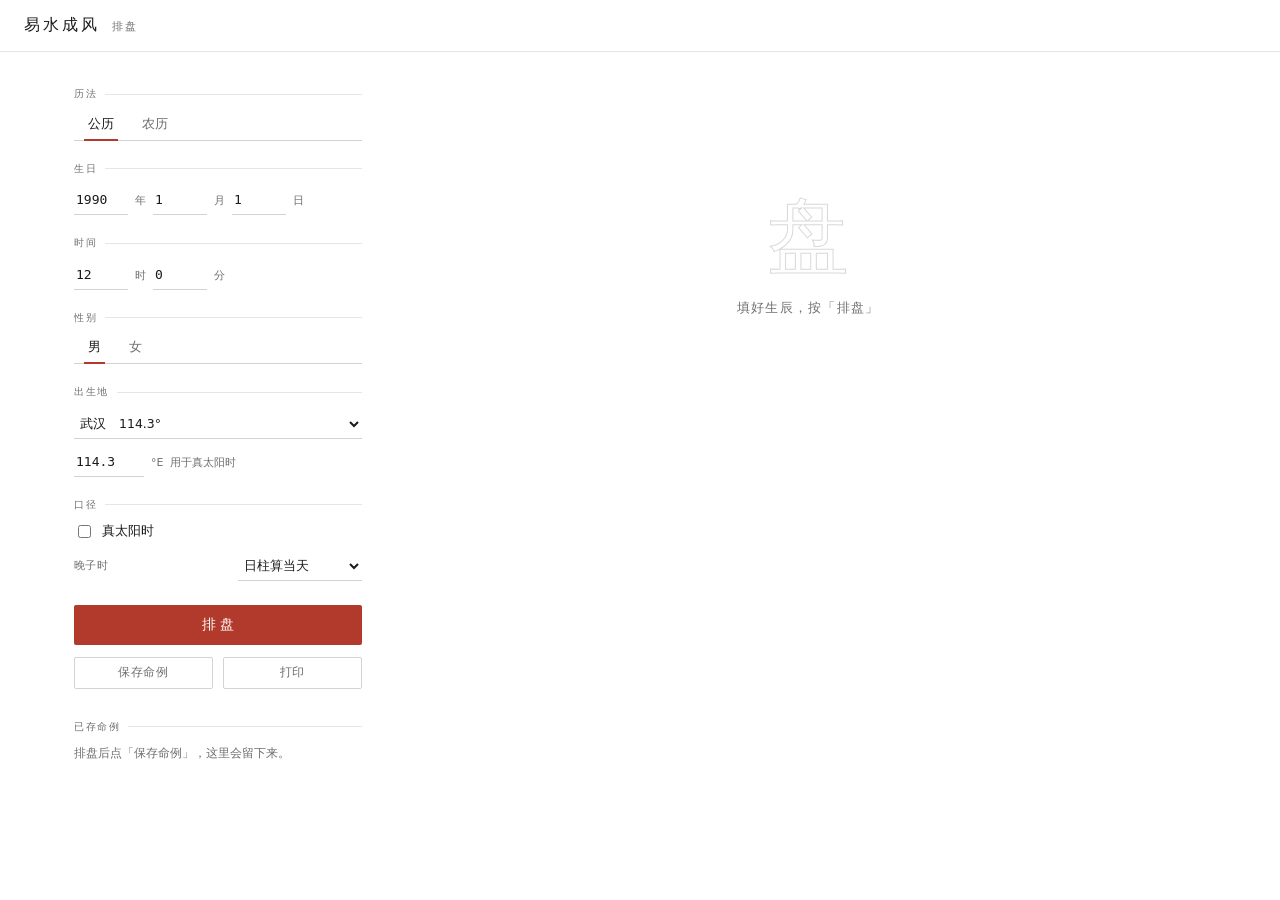
==== index.html @ 9b91d6e1 "排盘 PWA：离线安装版 Co-Authored-By: Claude Code <noreply@anthropic.com>" ====
<!doctype html>
<html lang="zh-CN">
<head>
<meta charset="utf-8">
<meta name="viewport" content="width=device-width,initial-scale=1,viewport-fit=cover">
<meta name="theme-color" content="#ffffff">
<title>易水成风 · 排盘</title>
<link rel="icon" href="./assets/icon-192.png">
<style>
  :root{
    --bg:#ffffff;
    --ink:#1b1b1b;
    --muted:#6f6f6f;
    --line:#e6e6e6;
    --line2:#d3d3d3;
    --wash:#f7f7f5;
    --accent:#b23a2c;
    --accent-deep:#943024;
    --wood:#18794e;
    --fire:#c44b36;
    --earth:#856436;
    --metal:#6e7986;
    --water:#2b6a9e;
    --font-gz:"Songti SC","STSong","Noto Serif SC","SimSun",serif;
    --font-mono:"Cascadia Mono","Consolas","JetBrains Mono","SFMono-Regular",monospace;
    --font-ui:"PingFang SC","Microsoft YaHei",-apple-system,system-ui,sans-serif;
  }
  *{box-sizing:border-box}
  html,body{margin:0;padding:0}
  body{
    background:var(--bg);
    color:var(--ink);
    font:13.5px/1.65 var(--font-ui);
    -webkit-font-smoothing:antialiased;
    -webkit-text-size-adjust:100%;
  }
  ::selection{background:rgba(178,58,44,.18)}
  a{color:inherit}
  .serif{font-family:var(--font-gz)}

  /* ---------- 顶栏 ---------- */
  .top{
    height:52px; padding:0 24px; display:flex; align-items:center; justify-content:space-between;
    border-bottom:1px solid var(--line);
    background:var(--bg);
  }
  .brand{
    font-family:var(--font-gz);
    font-size:16px; letter-spacing:.18em; display:flex; align-items:baseline; gap:12px;
  }
  .brand em{font-style:normal; font-family:var(--font-mono); font-size:10.5px; letter-spacing:.28em; color:var(--muted)}
  .back{
    font-family:var(--font-mono);
    font-size:11px; letter-spacing:.06em; color:var(--muted); text-decoration:none;
    padding:5px 0; border-bottom:1px solid transparent;
  }
  .back:hover{color:var(--ink); border-bottom-color:var(--accent)}

  /* ---------- 布局 ---------- */
  .wrap{
    max-width:1180px; margin:0 auto; padding:34px 24px 80px;
    display:grid; grid-template-columns:288px minmax(0,1fr); gap:48px; align-items:start;
  }
  .rail{position:sticky; top:26px}

  /* ---------- 表单 ---------- */
  .grp{margin-bottom:20px}
  .lab{
    font-family:var(--font-mono);
    font-size:10px; letter-spacing:.16em; color:var(--muted);
    display:flex; align-items:center; gap:8px; margin-bottom:8px;
  }
  .lab::after{content:""; flex:1; height:1px; background:var(--line)}
  .row{display:flex; align-items:baseline; gap:7px; flex-wrap:wrap; color:var(--muted); font-size:11px}
  input[type=number], select{
    height:30px; min-width:0; padding:0 2px;
    background:transparent; color:var(--ink);
    border:0; border-bottom:1px solid var(--line2); border-radius:0;
    font-family:var(--font-mono); font-size:13px; outline:none;
    font-variant-numeric:tabular-nums;
  }
  input[type=number]{width:54px}
  input[type=number]::-webkit-outer-spin-button,
  input[type=number]::-webkit-inner-spin-button{-webkit-appearance:none;margin:0}
  input[type=number]{-moz-appearance:textfield;appearance:textfield}
  input::placeholder{color:#b3b3b3}
  input:focus, select:focus{border-bottom-color:var(--accent)}
  select{width:100%; font-size:12.5px; cursor:pointer; font-family:var(--font-ui)}
  select option{background:#fff; color:var(--ink)}
  input[type=checkbox]{accent-color:var(--accent)}

  .seg{display:flex; border-bottom:1px solid var(--line2)}
  .seg button{
    background:none; border:0; color:var(--muted); font-family:var(--font-ui); font-size:12.5px;
    padding:5px 14px 7px; cursor:pointer; position:relative;
  }
  .seg button:hover{color:var(--ink)}
  .seg button.on{color:var(--ink)}
  .seg button.on::after{content:""; position:absolute; left:10px; right:10px; bottom:-1px; height:2px; background:var(--accent)}

  .opts{display:flex; flex-direction:column; gap:9px}
  .opts label{display:flex; align-items:center; gap:8px; font-size:12.5px; color:var(--ink); cursor:pointer}
  .opts label span.k{color:var(--muted); font-size:10.5px; font-family:var(--font-mono); letter-spacing:.04em}
  .opts select{width:auto; margin-left:auto; min-width:124px}

  .go{
    width:100%; height:40px; margin-top:4px;
    background:var(--accent); color:#fff; border:0; border-radius:2px;
    font:inherit; font-size:13.5px; letter-spacing:.34em; text-indent:.34em; cursor:pointer;
    transition:background .18s ease;
  }
  .go:hover{background:var(--accent-deep)}
  .rail-actions{display:flex; gap:10px; margin-top:12px}
  .ghost{
    flex:1; height:32px; background:none; color:var(--muted); font:inherit; font-size:12px;
    border:1px solid var(--line2); border-radius:2px; cursor:pointer; letter-spacing:.06em;
    transition:color .18s ease, border-color .18s ease;
  }
  .ghost:hover{color:var(--ink); border-color:var(--accent)}

  .saved{margin-top:30px}
  .hrow{
    display:flex; align-items:baseline; gap:8px; padding:8px 0;
    border-top:1px solid var(--line); font-size:12px; cursor:pointer; color:var(--muted);
  }
  .hrow:last-child{border-bottom:1px solid var(--line)}
  .hrow b{font-weight:500; color:var(--ink); font-family:var(--font-gz); letter-spacing:.03em}
  .hrow span{font-family:var(--font-mono); font-size:10px; font-variant-numeric:tabular-nums}
  .hrow i{margin-left:auto; font-style:normal; color:#b9b9b9; padding:0 2px; font-size:11px}
  .hrow i:hover{color:var(--accent)}
  .hrow:hover{background:var(--wash)}
  .empty-hint{font-size:11.5px; color:var(--muted); line-height:1.9}

  /* ---------- 舞台 ---------- */
  .stage{min-width:0}
  .hidden{display:none}

  .empty{margin:110px auto 0; max-width:300px; text-align:center; color:var(--muted)}
  .empty .mark{
    font-family:var(--font-gz); font-size:82px; line-height:1;
    color:transparent; -webkit-text-stroke:1px #d8d8d8; user-select:none;
  }
  .empty p{font-size:12.5px; letter-spacing:.1em; margin:20px 0 0}

  .meta{display:flex; flex-wrap:wrap; gap:5px 28px; font-size:12px; margin-bottom:16px}
  .mi{display:inline-flex; align-items:baseline; gap:7px; white-space:nowrap}
  .mi i{
    font-style:normal; color:var(--muted); font-size:10px; letter-spacing:.1em;
    font-family:var(--font-mono);
  }
  .mi b{font-weight:450; font-variant-numeric:tabular-nums}
  .mi.hl b{color:var(--accent)}

  .chart{
    display:grid; grid-template-columns:76px repeat(4,minmax(0,1fr));
    border:1px solid var(--line2); border-radius:2px;
    background:#fff;
  }
  .ch{
    padding:8px 6px; min-width:0; text-align:center;
    border-bottom:1px solid var(--line);
  }
  .ch.lab{
    text-align:right; color:var(--muted); font-size:10px; letter-spacing:.12em;
    padding-right:12px; border-right:1px solid var(--line); background:#fcfcfa;
    font-family:var(--font-mono);
  }
  .ch.lab .sf{display:none}
  .ch.h{font-size:10px; letter-spacing:.26em; color:var(--muted); padding:7px 6px; background:var(--wash); font-family:var(--font-mono)}
  .ch.h.day{color:var(--accent)}
  .ch.h.day::before{
    content:""; display:inline-block; width:4px; height:4px; background:var(--accent);
    margin-right:7px; vertical-align:2px;
  }
  .ch.dcol{background:#fbfaf7; box-shadow:inset 1px 0 0 var(--line),inset -1px 0 0 var(--line)}
  .ch.big{padding:9px 4px 7px}
  .ch.last{border-bottom:0}

  .gz{
    font-family:var(--font-gz);
    font-size:44px; line-height:1.15; font-weight:600;
  }
  .gz .wx-木{color:var(--wood)} .gz .wx-火{color:var(--fire)} .gz .wx-土{color:var(--earth)}
  .gz .wx-金{color:var(--metal)} .gz .wx-水{color:var(--water)}
  .ss{font-size:11.5px; color:var(--accent); letter-spacing:.03em}
  .sm{font-size:12.5px; color:var(--ink)}
  .tiny{font-size:10.5px; color:var(--muted); line-height:1.6}
  .stack > div{line-height:1.55; white-space:nowrap}

  .aux{display:flex; flex-wrap:wrap; gap:7px 26px; margin:13px 0 26px; font-size:11.5px; color:var(--muted)}
  .aux b{font-weight:450; color:var(--ink); margin-left:7px}

  .block-h{
    display:flex; justify-content:space-between; align-items:baseline;
    margin-bottom:9px; font-size:10px; letter-spacing:.2em; color:var(--muted);
    font-family:var(--font-mono);
  }
  .block-h .hint{font-size:10px; letter-spacing:.02em; color:#9a9a9a}

  .dayun{
    display:grid; grid-auto-flow:column; grid-auto-columns:minmax(74px,1fr);
    overflow-x:auto; border-top:1px solid var(--line2); border-bottom:1px solid var(--line2);
    scrollbar-width:thin;
  }
  .dy{
    position:relative; padding:15px 5px 10px; text-align:center; cursor:pointer;
    border-left:1px solid var(--line);
    transition:background .18s ease;
  }
  .dy:first-child{border-left:0}
  .dy::before{content:""; position:absolute; top:0; left:50%; width:1px; height:6px; background:var(--line2)}
  .dy:hover{background:var(--wash)}
  .dy.active{background:linear-gradient(180deg,rgba(178,58,44,.07),rgba(178,58,44,0) 72%)}
  .dy.active::after{content:""; position:absolute; top:-1px; left:0; right:0; height:2px; background:var(--accent)}
  .dy .age{font-family:var(--font-mono); font-size:9.5px; color:var(--muted); font-variant-numeric:tabular-nums}
  .dy .gz2{font-family:var(--font-gz); font-size:25px; line-height:1.35; margin:1px 0}
  .dy .ss2{font-size:10.5px; color:var(--accent); letter-spacing:.03em}
  .dy .yrs{font-family:var(--font-mono); font-size:9.5px; color:var(--muted); font-variant-numeric:tabular-nums; margin-top:3px}

  .liunian{
    display:grid; grid-auto-flow:column; grid-auto-columns:minmax(60px,1fr);
    overflow-x:auto; border-top:1px solid var(--line2);
  }
  .dayun.ovf,.liunian.ovf,.liuyue.ovf,.liuri.ovf{
    -webkit-mask-image:linear-gradient(90deg,#000 calc(100% - 26px),transparent);
    mask-image:linear-gradient(90deg,#000 calc(100% - 26px),transparent);
  }
  .dayun.ovf.ovf-left,.liunian.ovf.ovf-left,.liuyue.ovf.ovf-left,.liuri.ovf.ovf-left{
    -webkit-mask-image:linear-gradient(90deg,transparent,#000 24px,#000 calc(100% - 26px),transparent);
    mask-image:linear-gradient(90deg,transparent,#000 24px,#000 calc(100% - 26px),transparent);
  }
  .ln{
    padding:9px 4px 8px; text-align:center; border-left:1px solid var(--line); cursor:pointer;
  }
  .ln:first-child{border-left:0}
  .ln:hover{background:var(--wash)}
  .ln .y{font-family:var(--font-mono); font-size:9px; color:var(--muted); font-variant-numeric:tabular-nums}
  .ln .g{font-family:var(--font-gz); font-size:18px; line-height:1.4}
  .ln .s{font-size:9.5px; color:var(--muted)}
  .ln.cur{background:rgba(178,58,44,.06); box-shadow:inset 0 2px 0 var(--accent)}
  .ln.cur .g{color:var(--accent)}
  .ln.sel{background:rgba(178,58,44,.05); box-shadow:inset 0 2px 0 var(--accent)}

  .liuyue,.liuri{
    display:grid; grid-auto-flow:column; overflow-x:auto;
    border-top:1px solid var(--line2);
  }
  .liuyue{grid-auto-columns:minmax(78px,1fr)}
  .liuri{grid-auto-columns:minmax(54px,1fr)}
  .ly,.lr{position:relative; text-align:center; border-left:1px solid var(--line); cursor:pointer}
  .ly:first-child,.lr:first-child{border-left:0}
  .ly{padding:9px 4px 8px}
  .lr{padding:8px 3px 7px}
  .ly:hover,.lr:hover{background:var(--wash)}
  .ly .m{font-family:var(--font-mono); font-size:8.5px; color:var(--muted); letter-spacing:.04em}
  .ly .g{font-family:var(--font-gz); font-size:19px; line-height:1.35}
  .ly .s{font-size:9.5px; color:var(--accent)}
  .ly .d{font-family:var(--font-mono); font-size:8px; color:var(--muted); margin-top:1px}
  .ly.cur .m{color:var(--accent)}
  .ly.sel{background:rgba(178,58,44,.05); box-shadow:inset 0 2px 0 var(--accent)}
  .lr .y{font-family:var(--font-mono); font-size:8.5px; color:var(--muted); font-variant-numeric:tabular-nums}
  .lr .g{font-family:var(--font-gz); font-size:16px; line-height:1.35}
  .lr .s{font-size:9px; color:var(--muted)}
  .lr.cur .y{color:var(--accent); font-weight:600}
  .lr.sel{background:rgba(178,58,44,.05); box-shadow:inset 0 2px 0 var(--accent)}

  .note{margin-top:26px; font-size:10.5px; line-height:1.9; color:var(--muted); max-width:62em}

  /* 一次入场：整块盘面 */
  @keyframes seat{from{opacity:0; transform:translateY(5px)} to{opacity:1; transform:none}}
  #result.enter > .chart, #result.enter > .meta{animation:seat .26s ease-out both}
  #result.enter > .chart{animation-delay:.03s}

  @media (prefers-reduced-motion:reduce){
    *,*::before,*::after{animation:none!important; transition:none!important}
  }
  :focus-visible{outline:2px solid var(--accent); outline-offset:2px}

  /* ---------- 手机 ---------- */
  @media (max-width:880px){
    .wrap{grid-template-columns:1fr; gap:30px; padding:22px 16px 60px}
    .rail{position:static}
    .top{padding:0 16px}
    .gz{font-size:33px}
    .chart{grid-template-columns:52px repeat(4,minmax(0,1fr))}
    .ch.lab{font-size:9px; letter-spacing:.04em; padding-right:7px}
    .ch.lab .lf{display:none}
    .ch.lab .sf{display:inline}
    .ch.h{font-size:9px; letter-spacing:.12em}
    .ch{padding:6px 3px}
    .dayun{grid-auto-columns:minmax(84px,1fr)}
    .meta .mi{white-space:normal}
    .empty{margin-top:60px}
  }
  @media (max-width:420px){
    .gz{font-size:29px}
    input[type=number]{width:50px}
  }

  /* ---------- 打印 ---------- */
  @media print{
    .top,.rail,.note,.empty{display:none!important}
    .wrap{display:block; padding:0; max-width:none}
    .stage{padding-top:8mm}
    .chart{border-color:#999}
    .ch{border-color:#ccc}
    .ch.lab,.ch.dcol{background:none; box-shadow:none}
    .ch.h{background:none}
    .meta,.aux,.block-h,.dy .age,.dy .yrs,.ln .y,.ln .s{color:#333}
    .block-h .hint{display:none}
    .dayun.ovf,.liunian.ovf,.liuyue.ovf,.liuri.ovf,
    .dayun.ovf-left,.liunian.ovf-left,.liuyue.ovf-left,.liuri.ovf-left{-webkit-mask-image:none;mask-image:none}
    .ch.h.lab{border-right:0}
    .liuyue{grid-auto-columns:minmax(0,1fr)}
    .liuri{grid-template-columns:repeat(15,minmax(0,1fr)); grid-auto-flow:row; overflow:visible}
    .ly .g{font-size:15px}
    .lr .g{font-size:13px}
  }
</style>
<meta name="apple-mobile-web-app-capable" content="yes">
<meta name="apple-mobile-web-app-status-bar-style" content="default">
<meta name="apple-mobile-web-app-title" content="排盘">
<meta name="mobile-web-app-capable" content="yes">
<link rel="manifest" href="./manifest.webmanifest">
<link rel="apple-touch-icon" href="./assets/icon-192.png">
</head>
<body>

<header class="top">
  <div class="brand serif">易水成风 <em>排盘</em></div>
</header>

<main class="wrap">
  <aside class="rail">
    <form id="form" autocomplete="off">
      <div class="grp">
        <div class="lab">历法</div>
        <div class="seg" id="calSeg">
          <button type="button" data-v="solar" class="on">公历</button>
          <button type="button" data-v="lunar">农历</button>
        </div>
      </div>

      <div class="grp">
        <div class="lab">生日</div>
        <div class="row">
          <input type="number" id="y" min="1901" max="2099" placeholder="年" aria-label="年">年
          <input type="number" id="m" min="1" max="12" placeholder="月" aria-label="月">月
          <input type="number" id="d" min="1" max="31" placeholder="日" aria-label="日">日
          <label id="leapWrap" style="display:none;color:var(--paper);font-size:11.5px;align-items:center;gap:4px">
            <input type="checkbox" id="leap">闰月
          </label>
        </div>
      </div>

      <div class="grp">
        <div class="lab">时间</div>
        <div class="row">
          <input type="number" id="hh" min="0" max="23" value="12" aria-label="时">时
          <input type="number" id="mm" min="0" max="59" value="0" aria-label="分">分
        </div>
      </div>

      <div class="grp">
        <div class="lab">性别</div>
        <div class="seg" id="sexSeg">
          <button type="button" data-v="1" class="on">男</button>
          <button type="button" data-v="0">女</button>
        </div>
      </div>

      <div class="grp">
        <div class="lab">出生地</div>
        <select id="city" aria-label="城市"></select>
        <div class="row" style="margin-top:8px">
          <input type="number" id="lon" step="0.1" min="73" max="136" value="114.3" style="width:70px" aria-label="经度">°E
          <span style="font-size:10.5px">用于真太阳时</span>
        </div>
      </div>

      <div class="grp">
        <div class="lab">口径</div>
        <div class="opts">
          <label><input type="checkbox" id="tst"> 真太阳时</label>
          <label><span class="k">晚子时</span>
            <select id="sect">
              <option value="2">日柱算当天</option>
              <option value="1">日柱算次日</option>
            </select>
          </label>
        </div>
      </div>

      <button class="go" type="submit">排盘</button>
      <div class="rail-actions">
        <button type="button" class="ghost" id="saveBtn">保存命例</button>
        <button type="button" class="ghost" id="printBtn">打印</button>
      </div>
    </form>

    <div class="saved">
      <div class="lab">已存命例</div>
      <div id="history"></div>
    </div>
  </aside>

  <section class="stage">
    <div id="empty" class="empty">
      <div class="mark serif">盘</div>
      <p>填好生辰，按「排盘」</p>
    </div>

    <div id="result" class="hidden">
      <div class="meta" id="meta"></div>
      <div class="chart" id="chart"></div>
      <div class="aux" id="aux"></div>

      <div class="block-h"><span>大运</span><span class="hint">滑动 · 点一段看这十年</span></div>
      <div class="dayun" id="dayun"></div>

      <div class="block-h" style="margin-top:24px"><span>流年</span><span class="hint" id="lnRange"></span></div>
      <div class="liunian" id="liunian"></div>

      <div class="block-h" style="margin-top:24px"><span>流月</span><span class="hint" id="lyRange"></span></div>
      <div class="liuyue" id="liuyue"></div>

      <div class="block-h" style="margin-top:24px"><span>流日</span><span class="hint" id="lrRange"></span></div>
      <div class="liuri" id="liuri"></div>

      <div class="note">
        神煞按通用排法计算，清娟体系是否采用以法本为准；起运按「三天折一年」常规历法计算，
        体系若另有大运起运约定，需以老师说法为准。流月按节气（立春、惊蛰…）分月，流日为公历日。
      </div>
    </div>
  </section>
</main>

<script src="./vendor/lunar.js"></script>
<script>
(function(){
  'use strict';

  var $ = function(s){ return document.querySelector(s); };

  var GAN = '甲乙丙丁戊己庚辛壬癸';
  var GAN_WX = {甲:'木',乙:'木',丙:'火',丁:'火',戊:'土',己:'土',庚:'金',辛:'金',壬:'水',癸:'水'};
  var ZHI_WX = {子:'水',丑:'土',寅:'木',卯:'木',辰:'土',巳:'火',午:'火',未:'土',申:'金',酉:'金',戌:'土',亥:'水'};
  var GAN_YANG = {甲:1,乙:0,丙:1,丁:0,戊:1,己:0,庚:1,辛:0,壬:1,癸:0};
  var SHENG = {木:'火', 火:'土', 土:'金', 金:'水', 水:'木'};
  var KE    = {木:'土', 土:'水', 水:'火', 火:'金', 金:'木'};

  function shiShen(dayGan, other){
    var dw = GAN_WX[dayGan], ow = GAN_WX[other];
    if(!ow) return '';
    var same = GAN_YANG[dayGan] === GAN_YANG[other];
    if(dw === ow) return same ? '比肩' : '劫财';
    if(SHENG[dw] === ow) return same ? '食神' : '伤官';
    if(KE[dw] === ow) return same ? '偏财' : '正财';
    if(KE[ow] === dw) return same ? '七杀' : '正官';
    if(SHENG[ow] === dw) return same ? '偏印' : '正印';
    return '';
  }

  // 通用神煞（参考，是否采用以法本为准）
  var TIANYI  = {甲:'丑未',戊:'丑未',庚:'丑未',乙:'子申',己:'子申',丙:'亥酉',丁:'亥酉',壬:'卯巳',癸:'卯巳',辛:'寅午'};
  var WENCHANG= {甲:'巳',乙:'午',丙:'申',戊:'申',丁:'酉',己:'酉',庚:'亥',辛:'子',壬:'寅',癸:'卯'};
  var TAOJI   = {甲:'子午',乙:'子午',丙:'卯酉',丁:'卯酉',戊:'辰戌丑未',己:'辰戌丑未',庚:'寅亥',辛:'寅亥',壬:'巳申',癸:'巳申'};
  var FUXING  = {甲:'寅子',丙:'寅子',乙:'卯丑',癸:'卯丑',戊:'申',己:'申',丁:'亥',辛:'亥',庚:'午'};
  var GUOYIN  = {甲:'戌',乙:'亥',丙:'丑',丁:'寅',戊:'丑',己:'寅',庚:'辰',辛:'巳',壬:'未',癸:'申'};
  var YIMA    = {申:'寅',子:'寅',辰:'寅',寅:'申',午:'申',戌:'申',巳:'亥',酉:'亥',丑:'亥',亥:'巳',卯:'巳',未:'巳'};
  var TAOHUA  = {申:'酉',子:'酉',辰:'酉',寅:'卯',午:'卯',戌:'卯',巳:'午',酉:'午',丑:'午',亥:'子',卯:'子',未:'子'};
  var HUAGAI  = {申:'辰',子:'辰',辰:'辰',寅:'戌',午:'戌',戌:'戌',巳:'丑',酉:'丑',丑:'丑',亥:'未',卯:'未',未:'未'};

  function shenShaFor(zhi, gans, yearZhi, dayZhi){
    var out = [];
    function hit(map){
      return gans.some(function(g){ return (map[g] || '').indexOf(zhi) >= 0; });
    }
    if(hit(TIANYI)) out.push('天乙贵人');
    if(hit(WENCHANG)) out.push('文昌');
    if(hit(TAOJI)) out.push('太极贵人');
    if(hit(FUXING)) out.push('福星贵人');
    if(hit(GUOYIN)) out.push('国印贵人');
    if(YIMA[yearZhi] === zhi || YIMA[dayZhi] === zhi) out.push('驿马');
    if(TAOHUA[yearZhi] === zhi || TAOHUA[dayZhi] === zhi) out.push('桃花');
    if(HUAGAI[yearZhi] === zhi || HUAGAI[dayZhi] === zhi) out.push('华盖');
    return out;
  }

  // ---- 流月 / 流日 ----
  var MONTH_ZHI = ['寅','卯','辰','巳','午','未','申','酉','戌','亥','子','丑'];
  var MONTH_CN  = ['正月','二月','三月','四月','五月','六月','七月','八月','九月','十月','冬月','腊月'];
  var JIE_NAMES = ['立春','惊蛰','清明','立夏','芒种','小暑','立秋','白露','寒露','立冬','大雪','小寒'];
  var WUHU = {甲:'丙',己:'丙',乙:'戊',庚:'戊',丙:'庚',辛:'庚',丁:'壬',壬:'壬',戊:'甲',癸:'甲'};

  function jieQiSolar(year, name){
    var t = Solar.fromYmd(year, 6, 1).getLunar().getJieQiTable();
    return t[name] || null;
  }

  function buildLiuYue(year, yearGan){
    var gi = GAN.indexOf(WUHU[yearGan]);
    var arr = [];
    for(var i = 0; i < 12; i++){
      var jieYear = i === 11 ? year + 1 : year;
      var js = jieQiSolar(jieYear, JIE_NAMES[i]);
      var start = js ? new Date(js.getYear(), js.getMonth() - 1, js.getDay()) : null;
      arr.push({
        idx: i, label: MONTH_CN[i], zhi: MONTH_ZHI[i],
        gan: GAN.charAt((gi + i) % 10), gz: GAN.charAt((gi + i) % 10) + MONTH_ZHI[i],
        jie: JIE_NAMES[i], solar: js, start: start, end: null
      });
    }
    for(var i = 0; i < 12; i++){
      if(i < 11){
        arr[i].end = arr[i + 1].start;
      } else {
        var lc = jieQiSolar(year + 1, '立春');
        arr[i].end = lc ? new Date(lc.getYear(), lc.getMonth() - 1, lc.getDay()) : null;
      }
    }
    return arr;
  }

  function buildLiuRi(m){
    var list = [];
    if(!m.start || !m.end) return list;
    var d = new Date(m.start.getTime());
    while(d < m.end){
      var l = Solar.fromYmd(d.getFullYear(), d.getMonth() + 1, d.getDate()).getLunar();
      list.push({
        dt: new Date(d.getTime()),
        md: pad(d.getMonth() + 1) + '-' + pad(d.getDate()),
        gz: l.getDayInGanZhi(),
        gan: l.getDayGan()
      });
      d.setDate(d.getDate() + 1);
    }
    return list;
  }

  var CITIES = [
    ['北京',116.4],['上海',121.5],['广州',113.3],['深圳',114.1],['武汉',114.3],
    ['成都',104.1],['重庆',106.5],['西安',108.9],['杭州',120.2],['南京',118.8],
    ['天津',117.2],['长沙',113.0],['郑州',113.6],['济南',117.0],['合肥',117.3],
    ['福州',119.3],['厦门',118.1],['南昌',115.9],['太原',112.5],['石家庄',114.5],
    ['沈阳',123.4],['长春',125.3],['哈尔滨',126.6],['昆明',102.8],['贵阳',106.6],
    ['南宁',108.4],['海口',110.3],['兰州',103.8],['西宁',101.8],['银川',106.2],
    ['乌鲁木齐',87.6],['拉萨',91.1],['呼和浩特',111.7],['香港',114.2],['澳门',113.5],['台北',121.5]
  ];

  var state = { cal:'solar', sex:1 };
  var lastOut = null;

  (function initCities(){
    var sel = $('#city');
    CITIES.forEach(function(c){
      var o = document.createElement('option');
      o.value = String(c[1]); o.textContent = c[0] + '　' + c[1] + '°';
      sel.appendChild(o);
    });
    var o = document.createElement('option');
    o.value = ''; o.textContent = '手动输入经度';
    sel.appendChild(o);
    sel.value = '114.3';
    sel.addEventListener('change', function(){
      if(sel.value) $('#lon').value = sel.value;
      else $('#lon').focus();
    });
  })();

  function bindSeg(sel, onPick){
    var box = $(sel);
    box.addEventListener('click', function(e){
      var b = e.target.closest('button');
      if(!b) return;
      Array.prototype.forEach.call(box.querySelectorAll('button'), function(x){ x.classList.toggle('on', x === b); });
      onPick(b.getAttribute('data-v'));
    });
  }
  bindSeg('#calSeg', function(v){
    state.cal = v;
    $('#leapWrap').style.display = v === 'lunar' ? 'inline-flex' : 'none';
  });
  bindSeg('#sexSeg', function(v){ state.sex = +v; });

  function pad(n){ return (n < 10 ? '0' : '') + n; }

  function eqTimeMinutes(dt){
    var start = new Date(dt.getFullYear(), 0, 1);
    var N = Math.floor((dt.getTime() - start.getTime()) / 86400000) + 1;
    var B = 2 * Math.PI * (N - 81) / 364;
    return 9.87 * Math.sin(2 * B) - 7.53 * Math.cos(B) - 1.5 * Math.sin(B);
  }

  function readInputs(){
    var y = +$('#y').value, m = +$('#m').value, d = +$('#d').value;
    var hh = $('#hh').value === '' ? 0 : +$('#hh').value;
    var mm = $('#mm').value === '' ? 0 : +$('#mm').value;
    if(!y || !m || !d) throw new Error('请填写完整的出生年月日');
    if(y < 1901 || y > 2099) throw new Error('年份支持 1901–2099');
    if(m < 1 || m > 12) throw new Error('月份不对');
    if(d < 1 || d > 31) throw new Error('日期不对');
    if(hh < 0 || hh > 23 || mm < 0 || mm > 59) throw new Error('时间不对');
    return { y:y, m:m, d:d, hh:hh, mm:mm, leap:$('#leap').checked, lon:+$('#lon').value || 120 };
  }

  function toSolar(inp){
    if(state.cal === 'lunar'){
      var lunar = Lunar.fromYmdHms(inp.y, inp.leap ? -inp.m : inp.m, inp.d, inp.hh, inp.mm, 0);
      return lunar.getSolar();
    }
    return Solar.fromYmdHms(inp.y, inp.m, inp.d, inp.hh, inp.mm, 0);
  }

  function fmtSolar(s){
    var wk = ['日','一','二','三','四','五','六'][s.getWeek()];
    return s.getYear() + '年' + s.getMonth() + '月' + s.getDay() + '日 ' +
           pad(s.getHour()) + ':' + pad(s.getMinute()) + ' 周' + wk;
  }

  function calc(){
    var inp = readInputs();
    var baseSolar = toSolar(inp);

    var tstInfo = null;
    var solar = baseSolar;
    if($('#tst').checked){
      var dt = new Date(baseSolar.getYear(), baseSolar.getMonth() - 1, baseSolar.getDay(),
                        baseSolar.getHour(), baseSolar.getMinute(), baseSolar.getSecond());
      var lonDiff = 4 * (inp.lon - 120);
      var eot = eqTimeMinutes(dt);
      var total = lonDiff + eot;
      var dt2 = new Date(dt.getTime() + total * 60000);
      solar = Solar.fromYmdHms(dt2.getFullYear(), dt2.getMonth() + 1, dt2.getDate(),
                               dt2.getHours(), dt2.getMinutes(), dt2.getSeconds());
      tstInfo = { offset: total, lonDiff: lonDiff, eot: eot, dt: dt2 };
    }

    var lunar = solar.getLunar();
    var ec = lunar.getEightChar();
    ec.setSect(+$('#sect').value);

    var dayGan = ec.getDayGan();
    var yearGan = ec.getYearGan();
    var yearZhi = ec.getYearZhi();
    var dayZhi = ec.getDayZhi();

    var pillars = [
      { name:'年柱', gan:ec.getYearGan(),  zhi:ec.getYearZhi(),  hide:ec.getYearHideGan(),  hideSS:ec.getYearShiShenZhi(),  ss:ec.getYearShiShenGan(),  diShi:ec.getYearDiShi(),  naYin:ec.getYearNaYin(),  xunKong:ec.getYearXunKong() },
      { name:'月柱', gan:ec.getMonthGan(), zhi:ec.getMonthZhi(), hide:ec.getMonthHideGan(), hideSS:ec.getMonthShiShenZhi(), ss:ec.getMonthShiShenGan(), diShi:ec.getMonthDiShi(), naYin:ec.getMonthNaYin(), xunKong:ec.getMonthXunKong() },
      { name:'日柱', gan:ec.getDayGan(),   zhi:ec.getDayZhi(),   hide:ec.getDayHideGan(),   hideSS:ec.getDayShiShenZhi(),   ss:(state.sex ? '元男' : '元女'), diShi:ec.getDayDiShi(), naYin:ec.getDayNaYin(), xunKong:ec.getDayXunKong() },
      { name:'时柱', gan:ec.getTimeGan(),  zhi:ec.getTimeZhi(),  hide:ec.getTimeHideGan(),  hideSS:ec.getTimeShiShenZhi(),  ss:ec.getTimeShiShenGan(),  diShi:ec.getTimeDiShi(),  naYin:ec.getTimeNaYin(),  xunKong:ec.getTimeXunKong() }
    ];

    var yun = ec.getYun(state.sex);
    var daYun = yun.getDaYun();
    var dyList = [];
    for(var i = 1; i < daYun.length; i++){
      var dy = daYun[i];
      var gz = dy.getGanZhi();
      if(!gz) continue;
      dyList.push({
        ganZhi: gz,
        gan: gz.charAt(0),
        startAge: dy.getStartAge(),
        endAge: dy.getEndAge(),
        startYear: dy.getStartYear(),
        endYear: dy.getEndYear(),
        ss: shiShen(dayGan, gz.charAt(0)),
        liuNian: dy.getLiuNian().map(function(ln){
          var g = ln.getGanZhi();
          return { year: ln.getYear(), ganZhi: g, age: ln.getAge(), ss: shiShen(dayGan, g.charAt(0)) };
        })
      });
    }

    var prevJQ = lunar.getPrevJieQi(true);
    var nextJQ = lunar.getNextJieQi(true);
    var jqText = '';
    if(prevJQ && nextJQ){
      jqText = prevJQ.getName() + ' ' + prevJQ.getSolar().toYmd() + ' － ' +
               nextJQ.getName() + ' ' + nextJQ.getSolar().toYmd();
    }

    var out = {
      inp: inp, solarBase: baseSolar, solar: solar, lunar: lunar, ec: ec, pillars: pillars,
      dayGan: dayGan, yearGan: yearGan, yearZhi: yearZhi, dayZhi: dayZhi,
      yun: yun, dyList: dyList, tstInfo: tstInfo, jqText: jqText
    };
    render(out);
    return out;
  }

  function centerIn(box, sel){
    if(!box) return;
    var cur = box.querySelector(sel);
    if(!cur) return;
    var b = box.getBoundingClientRect();
    var c = cur.getBoundingClientRect();
    var rel = (c.left - b.left) + box.scrollLeft;
    box.scrollLeft = Math.max(0, rel - (box.clientWidth - c.width) / 2);
  }

  function markOverflow(){
    ['#dayun', '#liunian', '#liuyue', '#liuri'].forEach(function(sel){
      var el = $(sel);
      if(!el) return;
      var over = el.scrollWidth > el.clientWidth + 2;
      el.classList.toggle('ovf', over);
      el.classList.toggle('ovf-left', over && el.scrollLeft > 4);
      if(!el.dataset.sb){
        el.dataset.sb = '1';
        el.addEventListener('scroll', markOverflow, { passive:true });
      }
    });
  }

  function gzColor(ch){
    return 'wx-' + (GAN_WX[ch] || ZHI_WX[ch] || '');
  }

  function render(out){
    lastOut = out;
    var ec = out.ec, pillars = out.pillars;

    // 概要
    var meta = [];
    function mi(k, v, hl){ return '<span class="mi' + (hl ? ' hl' : '') + '"><i>' + k + '</i><b>' + v + '</b></span>'; }
    meta.push(mi('公历', fmtSolar(out.solarBase), true));
    meta.push(mi('农历', out.lunar.toString() + ' · 属' + out.lunar.getYearShengXiao() + ' · ' + out.solarBase.getXingZuo() + '座'));
    if(out.tstInfo){
      meta.push(mi('真太阳时', out.tstInfo.dt.getFullYear() + '-' + pad(out.tstInfo.dt.getMonth()+1) + '-' + pad(out.tstInfo.dt.getDate()) + ' ' +
        pad(out.tstInfo.dt.getHours()) + ':' + pad(out.tstInfo.dt.getMinutes()) +
        '（经度差 ' + (out.tstInfo.lonDiff >= 0 ? '+' : '') + out.tstInfo.lonDiff.toFixed(1) +
        '，均时差 ' + (out.tstInfo.eot >= 0 ? '+' : '') + out.tstInfo.eot.toFixed(1) + ' 分）'));
    }
    if(out.jqText) meta.push(mi('节气', out.jqText));
    var sy = out.yun.getStartYear(), sm = out.yun.getStartMonth(), sd = out.yun.getStartDay();
    var firstDy = out.dyList[0];
    meta.push(mi('起运', '出生后 ' + sy + ' 年 ' + sm + ' 月 ' + sd + ' 天' +
      (firstDy ? ' · 虚岁 ' + firstDy.startAge + ' 岁 · ' + firstDy.startYear + ' 年交运' : '')));
    meta.push(mi('日主', out.dayGan + '（' + GAN_WX[out.dayGan] + '）'));
    $('#meta').innerHTML = meta.join('');

    // 四柱
    var rows = [
      { lab:'主星', cls:'ss', get:function(p){ return p.ss; } },
      { lab:'天干', cls:'gz big', get:function(p){ return '<span class="' + gzColor(p.gan) + '">' + p.gan + '</span>'; } },
      { lab:'地支', cls:'gz big', get:function(p){ return '<span class="' + gzColor(p.zhi) + '">' + p.zhi + '</span>'; } },
      { lab:'藏干', cls:'sm stack', get:function(p){ return p.hide.map(function(h){ return '<div>' + h + '</div>'; }).join(''); } },
      { lab:'藏干十神', short:'十神', cls:'tiny stack', get:function(p){ return p.hideSS.map(function(h){ return '<div>' + h + '</div>'; }).join(''); } },
      { lab:'星运', cls:'sm', get:function(p){ return p.diShi; } },
      { lab:'纳音', cls:'sm', get:function(p){ return p.naYin; } },
      { lab:'空亡', cls:'sm', get:function(p){ return p.xunKong; } },
      { lab:'神煞', cls:'tiny', get:function(p){
          var list = shenShaFor(p.zhi, [out.yearGan, out.dayGan], out.yearZhi, out.dayZhi);
          return list.length ? list.join('·') : '—';
        } }
    ];

    var html = '<div class="ch h lab"></div>';
    pillars.forEach(function(p, i){
      html += '<div class="ch h' + (i === 2 ? ' day' : '') + '">' + p.name + '</div>';
    });
    rows.forEach(function(r, ri){
      var last = ri === rows.length - 1 ? ' last' : '';
      var labHtml = r.short ? '<span class="lf">' + r.lab + '</span><span class="sf">' + r.short + '</span>' : r.lab;
      html += '<div class="ch lab' + last + '">' + labHtml + '</div>';
      pillars.forEach(function(p, i){
        html += '<div class="ch ' + r.cls + (i === 2 ? ' dcol' : '') + last + '">' + r.get(p) + '</div>';
      });
    });
    $('#chart').innerHTML = html;

    // 辅助
    var aux = [
      ['命宫', ec.getMingGong() + '（' + ec.getMingGongNaYin() + '）'],
      ['胎元', ec.getTaiYuan() + '（' + ec.getTaiYuanNaYin() + '）'],
      ['身宫', ec.getShenGong() + '（' + ec.getShenGongNaYin() + '）'],
      ['胎息', ec.getTaiXi() + '（' + ec.getTaiXiNaYin() + '）'],
      ['旬空', '年 ' + ec.getYearXunKong() + ' · 月 ' + ec.getMonthXunKong() + ' · 日 ' + ec.getDayXunKong() + ' · 时 ' + ec.getTimeXunKong()]
    ];
    $('#aux').innerHTML = aux.map(function(a){ return '<span>' + a[0] + '<b>' + a[1] + '</b></span>'; }).join('');

    // 大运
    var now = new Date();
    var nowYear = now.getFullYear();
    var curIdx = 0;
    out.dyList.forEach(function(d, i){
      if(nowYear >= d.startYear && nowYear <= d.endYear) curIdx = i;
    });

    var selYear = null;
    var selMonthIdx = 0;
    var selDayIdx = 0;
    var curMonths = [];
    var curDays = [];
    var curLn = null;

    function inRange(dt, m){
      return m && m.start && m.end && dt >= m.start && dt < m.end;
    }
    function sameDay(a, b){
      return a.getFullYear() === b.getFullYear() && a.getMonth() === b.getMonth() && a.getDate() === b.getDate();
    }

    function renderDayun(){
      $('#dayun').innerHTML = out.dyList.map(function(d, i){
        return '<div class="dy' + (i === curIdx ? ' active' : '') + '" data-i="' + i + '" role="button" tabindex="0">' +
          '<div class="age">' + d.startAge + '–' + d.endAge + ' 岁</div>' +
          '<div class="gz2">' + d.ganZhi + '</div>' +
          '<div class="ss2">' + d.ss + '</div>' +
          '<div class="yrs">' + d.startYear + '–' + d.endYear + '</div>' +
        '</div>';
      }).join('');
      renderLiunian(out.dyList[curIdx], true);
      centerIn($('#dayun'), '.active');
    }

    function renderLiunian(d, reset){
      if(!d) return;
      $('#lnRange').textContent = d.ganZhi + '运 · ' + d.startYear + '－' + d.endYear;
      var valid = d.liuNian.some(function(x){ return x.year === selYear; });
      if(reset || !valid){
        var cur = d.liuNian.filter(function(x){ return x.year === nowYear; })[0];
        selYear = (cur || d.liuNian[0]).year;
      }
      $('#liunian').innerHTML = d.liuNian.map(function(ln){
        var cls = 'ln';
        if(ln.year === nowYear) cls += ' cur';
        if(ln.year === selYear) cls += ' sel';
        return '<div class="' + cls + '" data-year="' + ln.year + '">' +
          '<div class="y">' + ln.year + ' · ' + ln.age + '岁</div>' +
          '<div class="g">' + ln.ganZhi + '</div>' +
          '<div class="s">' + ln.ss + '</div>' +
        '</div>';
      }).join('');
      centerIn($('#liunian'), '.sel');
      var selLn = d.liuNian.filter(function(x){ return x.year === selYear; })[0];
      renderLiuyue(selLn);
    }

    function renderLiuyue(ln){
      if(!ln) return;
      curLn = ln;
      curMonths = buildLiuYue(ln.year, ln.ganZhi.charAt(0));
      selMonthIdx = 0;
      if(ln.year === nowYear){
        for(var i = 0; i < curMonths.length; i++){
          if(inRange(now, curMonths[i])){ selMonthIdx = i; break; }
        }
      }
      paintLiuyue();
    }

    function paintLiuyue(){
      if(!curLn) return;
      var curM = -1;
      if(curLn.year === nowYear){
        curMonths.forEach(function(m, i){ if(inRange(now, m)) curM = i; });
      }
      $('#lyRange').textContent = curLn.year + ' ' + curLn.ganZhi + '年 · 按节分月';
      $('#liuyue').innerHTML = curMonths.map(function(m, i){
        var cls = 'ly';
        if(i === curM) cls += ' cur';
        if(i === selMonthIdx) cls += ' sel';
        var md = '';
        if(m.solar){
          md = (m.solar.getYear() !== curLn.year ? m.solar.getYear() + '-' : '') +
               pad(m.solar.getMonth()) + '-' + pad(m.solar.getDay());
        }
        return '<div class="' + cls + '" data-mi="' + i + '">' +
          '<div class="m">' + m.label + '</div>' +
          '<div class="g">' + m.gz + '</div>' +
          '<div class="s">' + shiShen(out.dayGan, m.gan) + '</div>' +
          '<div class="d">' + m.jie + (md ? ' ' + md : '') + '</div>' +
        '</div>';
      }).join('');
      centerIn($('#liuyue'), '.sel');
      renderLiuri(curMonths[selMonthIdx]);
      requestAnimationFrame(markOverflow);
    }

    function renderLiuri(m){
      if(!m) return;
      curDays = buildLiuRi(m);
      selDayIdx = 0;
      curDays.forEach(function(d, i){ if(sameDay(d.dt, now)) selDayIdx = i; });
      paintLiuri(m, curDays);
    }

    function paintLiuri(m, days){
      days = days || curDays;
      $('#lrRange').textContent = m.label + ' ' + m.gz + '月 · ' +
        (m.start ? (pad(m.start.getMonth() + 1) + '-' + pad(m.start.getDate())) : '') + ' 起 · ' + days.length + ' 天';
      $('#liuri').innerHTML = days.map(function(d, i){
        var cls = 'lr';
        if(sameDay(d.dt, now)) cls += ' cur';
        if(i === selDayIdx) cls += ' sel';
        return '<div class="' + cls + '" data-di="' + i + '">' +
          '<div class="y">' + d.md + '</div>' +
          '<div class="g">' + d.gz + '</div>' +
          '<div class="s">' + shiShen(out.dayGan, d.gan) + '</div>' +
        '</div>';
      }).join('');
      centerIn($('#liuri'), '.sel');
      requestAnimationFrame(markOverflow);
    }

    $('#liunian').onclick = function(e){
      var el = e.target.closest('.ln');
      if(!el) return;
      selYear = +el.getAttribute('data-year');
      renderLiunian(out.dyList[curIdx]);
    };
    $('#liuyue').onclick = function(e){
      var el = e.target.closest('.ly');
      if(!el) return;
      selMonthIdx = +el.getAttribute('data-mi');
      paintLiuyue();
    };
    $('#liuri').onclick = function(e){
      var el = e.target.closest('.lr');
      if(!el) return;
      selDayIdx = +el.getAttribute('data-di');
      paintLiuri(curMonths[selMonthIdx], curDays);
    };

    function pick(e){
      var el = e.target.closest('.dy');
      if(!el) return;
      curIdx = +el.getAttribute('data-i');
      renderDayun();
    }
    $('#dayun').onclick = pick;
    $('#dayun').onkeydown = function(e){
      if(e.key === 'Enter' || e.key === ' '){ e.preventDefault(); pick(e); }
    };

    renderDayun();
    requestAnimationFrame(markOverflow);

    $('#empty').classList.add('hidden');
    var res = $('#result');
    res.classList.remove('hidden');
    res.classList.remove('enter');
    void res.offsetWidth;
    res.classList.add('enter');

    requestAnimationFrame(function(){
      centerIn($('#dayun'), '.active');
      centerIn($('#liunian'), '.sel');
      centerIn($('#liuyue'), '.sel');
      centerIn($('#liuri'), '.sel');
      markOverflow();
      if(window.matchMedia('(max-width:880px)').matches){
        var reduce = window.matchMedia('(prefers-reduced-motion:reduce)').matches;
        $('#meta').scrollIntoView({ behavior: reduce ? 'auto' : 'smooth', block: 'start' });
      }
    });

    saveLastInputs();
  }

  // ---- 保存 ----
  var HKEY = 'paipan_history_v1', LKEY = 'paipan_last_v1';

  function readForm(){
    return {
      cal:state.cal, sex:state.sex,
      y:$('#y').value, m:$('#m').value, d:$('#d').value,
      hh:$('#hh').value, mm:$('#mm').value,
      leap:$('#leap').checked, lon:$('#lon').value,
      tst:$('#tst').checked, sect:$('#sect').value
    };
  }

  function applyForm(v){
    state.cal = v.cal; state.sex = v.sex;
    Array.prototype.forEach.call($('#calSeg').querySelectorAll('button'), function(b){ b.classList.toggle('on', b.getAttribute('data-v') === v.cal); });
    Array.prototype.forEach.call($('#sexSeg').querySelectorAll('button'), function(b){ b.classList.toggle('on', +b.getAttribute('data-v') === v.sex); });
    $('#leapWrap').style.display = v.cal === 'lunar' ? 'inline-flex' : 'none';
    $('#y').value = v.y; $('#m').value = v.m; $('#d').value = v.d;
    $('#hh').value = v.hh; $('#mm').value = v.mm;
    $('#leap').checked = !!v.leap;
    $('#lon').value = v.lon;
    $('#tst').checked = !!v.tst;
    $('#sect').value = v.sect;
  }

  function saveLastInputs(){
    try{ localStorage.setItem(LKEY, JSON.stringify(readForm())); }catch(e){}
  }

  function loadHistory(){
    var arr = [];
    try{ arr = JSON.parse(localStorage.getItem(HKEY) || '[]'); }catch(e){}
    var box = $('#history');
    if(!arr.length){ box.innerHTML = '<div class="empty-hint">排盘后点「保存命例」，这里会留下来。</div>'; return; }
    box.innerHTML = arr.map(function(it, i){
      return '<div class="hrow" data-i="' + i + '">' +
        '<b>' + it.label + '</b><span>' + it.sub + '</span>' +
        '<i data-del="' + i + '" title="删除">✕</i></div>';
    }).join('');
    box.onclick = function(e){
      var del = e.target.closest('[data-del]');
      if(del){
        var idx = +del.getAttribute('data-del');
        arr.splice(idx, 1);
        localStorage.setItem(HKEY, JSON.stringify(arr));
        loadHistory();
        return;
      }
      var el = e.target.closest('.hrow');
      if(!el) return;
      var item = arr[+el.getAttribute('data-i')];
      applyForm(item.form);
      try{ calc(); }catch(err){ alert(err.message); }
    };
  }

  $('#saveBtn').addEventListener('click', function(){
    if($('#result').classList.contains('hidden')){ alert('先排盘再保存'); return; }
    var label = (lastOut ? lastOut.pillars.map(function(p){ return p.gan + p.zhi; }).join(' ') : '命例') +
      ' · ' + (state.sex ? '男' : '女');
    var sub = ($('#y').value + '-' + $('#m').value + '-' + $('#d').value + ' ' + $('#hh').value + ':' + pad(+$('#mm').value || 0));
    var arr = [];
    try{ arr = JSON.parse(localStorage.getItem(HKEY) || '[]'); }catch(e){}
    arr.unshift({ label:label, sub:sub, form:readForm(), ts:Date.now() });
    arr = arr.slice(0, 40);
    localStorage.setItem(HKEY, JSON.stringify(arr));
    loadHistory();
  });

  $('#printBtn').addEventListener('click', function(){ window.print(); });

  $('#form').addEventListener('submit', function(e){
    e.preventDefault();
    try{ calc(); }
    catch(err){ alert(err.message || String(err)); }
  });

  (function restore(){
    var v = null;
    try{ v = JSON.parse(localStorage.getItem(LKEY) || 'null'); }catch(e){}
    if(v){ applyForm(v); }
    else { $('#y').value = 1990; $('#m').value = 1; $('#d').value = 1; }
    loadHistory();
  })();
})();
</script>
<script>
if('serviceWorker' in navigator && (location.protocol==='https:' || location.hostname==='localhost' || location.hostname==='127.0.0.1')){
  navigator.serviceWorker.register('./sw.js');
}
</script>
</body>
</html>
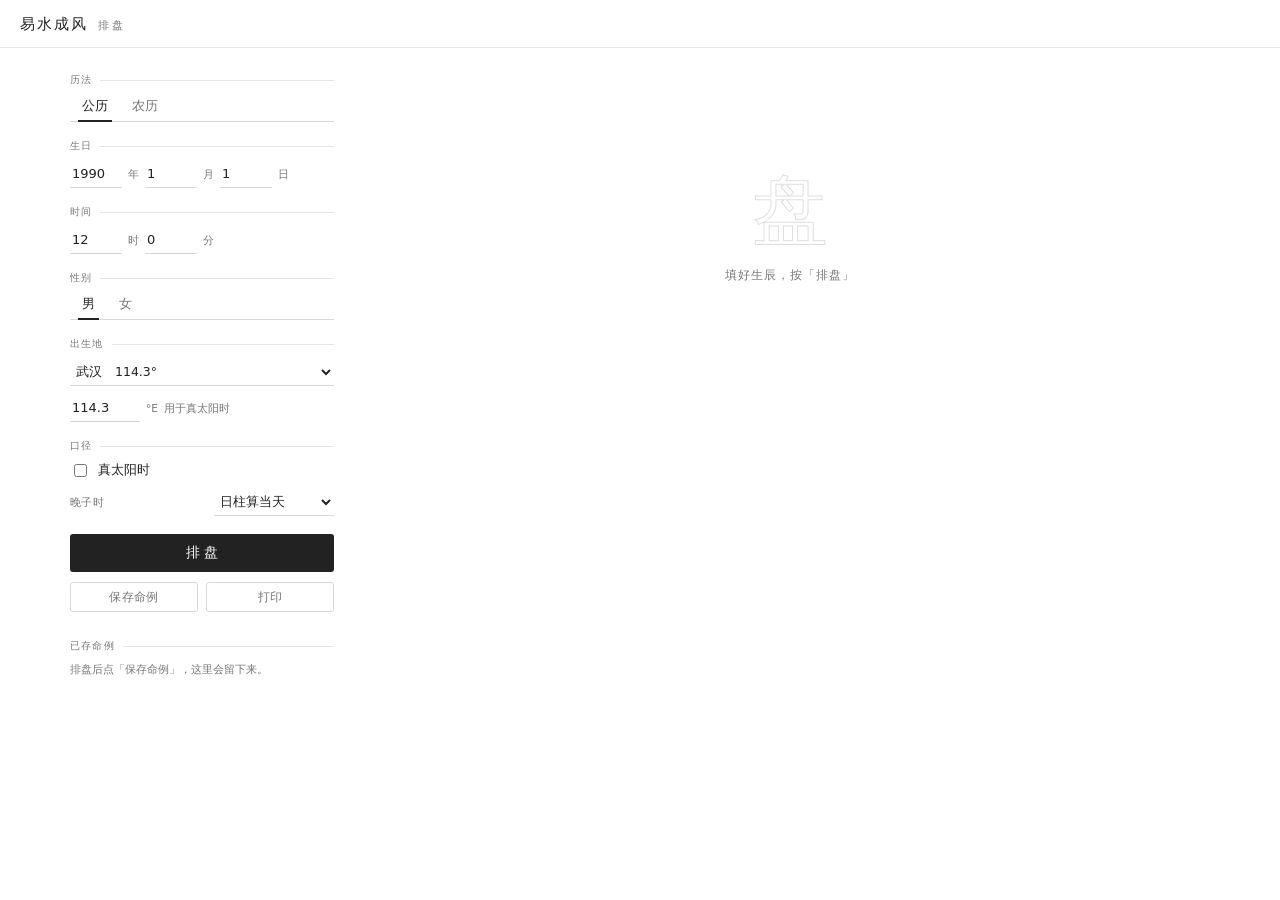
==== commit b094b49e: "排盘：问真式紧凑盘面，手机字号缩小 Co-Authored-By: Claude Code <noreply@anthropic.com>" ====
--- a/index.html
+++ b/index.html
@@ -9,20 +9,26 @@
 <style>
   :root{
     --bg:#ffffff;
-    --ink:#1b1b1b;
-    --muted:#6f6f6f;
+    --ink:#222222;
+    --muted:#777777;
     --line:#e6e6e6;
-    --line2:#d3d3d3;
+    --line2:#d8d8d8;
+    --header:#f4f4f2;
     --wash:#f7f7f5;
-    --accent:#b23a2c;
-    --accent-deep:#943024;
-    --wood:#18794e;
-    --fire:#c44b36;
-    --earth:#856436;
-    --metal:#6e7986;
-    --water:#2b6a9e;
+    --sel:#f1efe8;
+    --accent:#222222;
+    --accent-deep:#000000;
+    --wood:#2f8a5e;
+    --fire:#c7442f;
+    --earth:#8a6a34;
+    --metal:#b08a2e;
+    --water:#2f6fa8;
+    --ss-bj:#2f8a5e;
+    --ss-ss:#c7442f;
+    --ss-cai:#a07c28;
+    --ss-gs:#2f6fa8;
+    --ss-yin:#7a5c8f;
     --font-gz:"Songti SC","STSong","Noto Serif SC","SimSun",serif;
-    --font-mono:"Cascadia Mono","Consolas","JetBrains Mono","SFMono-Regular",monospace;
     --font-ui:"PingFang SC","Microsoft YaHei",-apple-system,system-ui,sans-serif;
   }
   *{box-sizing:border-box}
@@ -30,271 +36,271 @@
   body{
     background:var(--bg);
     color:var(--ink);
-    font:13.5px/1.65 var(--font-ui);
+    font:13px/1.6 var(--font-ui);
     -webkit-font-smoothing:antialiased;
     -webkit-text-size-adjust:100%;
   }
-  ::selection{background:rgba(178,58,44,.18)}
+  ::selection{background:rgba(34,34,34,.12)}
   a{color:inherit}
   .serif{font-family:var(--font-gz)}
 
   /* ---------- 顶栏 ---------- */
   .top{
-    height:52px; padding:0 24px; display:flex; align-items:center; justify-content:space-between;
-    border-bottom:1px solid var(--line);
-    background:var(--bg);
+    height:48px; padding:0 20px; display:flex; align-items:center; justify-content:space-between;
+    border-bottom:1px solid var(--line); background:#fff;
   }
   .brand{
     font-family:var(--font-gz);
-    font-size:16px; letter-spacing:.18em; display:flex; align-items:baseline; gap:12px;
-  }
-  .brand em{font-style:normal; font-family:var(--font-mono); font-size:10.5px; letter-spacing:.28em; color:var(--muted)}
+    font-size:15px; letter-spacing:.14em; display:flex; align-items:baseline; gap:10px;
+  }
+  .brand em{font-style:normal; font-size:10.5px; letter-spacing:.2em; color:var(--muted)}
   .back{
-    font-family:var(--font-mono);
-    font-size:11px; letter-spacing:.06em; color:var(--muted); text-decoration:none;
+    font-size:11px; letter-spacing:.04em; color:var(--muted); text-decoration:none;
     padding:5px 0; border-bottom:1px solid transparent;
   }
-  .back:hover{color:var(--ink); border-bottom-color:var(--accent)}
+  .back:hover{color:var(--ink); border-bottom-color:var(--ink)}
 
   /* ---------- 布局 ---------- */
   .wrap{
-    max-width:1180px; margin:0 auto; padding:34px 24px 80px;
-    display:grid; grid-template-columns:288px minmax(0,1fr); gap:48px; align-items:start;
-  }
-  .rail{position:sticky; top:26px}
+    max-width:1180px; margin:0 auto; padding:24px 20px 72px;
+    display:grid; grid-template-columns:264px minmax(0,1fr); gap:36px; align-items:start;
+  }
+  .rail{position:sticky; top:20px}
 
   /* ---------- 表单 ---------- */
-  .grp{margin-bottom:20px}
+  .grp{margin-bottom:16px}
   .lab{
-    font-family:var(--font-mono);
-    font-size:10px; letter-spacing:.16em; color:var(--muted);
-    display:flex; align-items:center; gap:8px; margin-bottom:8px;
+    font-size:10px; letter-spacing:.12em; color:var(--muted);
+    display:flex; align-items:center; gap:8px; margin-bottom:6px;
   }
   .lab::after{content:""; flex:1; height:1px; background:var(--line)}
-  .row{display:flex; align-items:baseline; gap:7px; flex-wrap:wrap; color:var(--muted); font-size:11px}
+  .row{display:flex; align-items:baseline; gap:6px; flex-wrap:wrap; color:var(--muted); font-size:10.5px}
   input[type=number], select{
-    height:30px; min-width:0; padding:0 2px;
+    height:28px; min-width:0; padding:0 2px;
     background:transparent; color:var(--ink);
     border:0; border-bottom:1px solid var(--line2); border-radius:0;
-    font-family:var(--font-mono); font-size:13px; outline:none;
+    font-family:var(--font-ui); font-size:13px; outline:none;
     font-variant-numeric:tabular-nums;
   }
-  input[type=number]{width:54px}
+  input[type=number]{width:52px}
   input[type=number]::-webkit-outer-spin-button,
   input[type=number]::-webkit-inner-spin-button{-webkit-appearance:none;margin:0}
   input[type=number]{-moz-appearance:textfield;appearance:textfield}
-  input::placeholder{color:#b3b3b3}
-  input:focus, select:focus{border-bottom-color:var(--accent)}
-  select{width:100%; font-size:12.5px; cursor:pointer; font-family:var(--font-ui)}
+  input::placeholder{color:#b5b5b5}
+  input:focus, select:focus{border-bottom-color:var(--ink)}
+  select{width:100%; font-size:12.5px; cursor:pointer}
   select option{background:#fff; color:var(--ink)}
-  input[type=checkbox]{accent-color:var(--accent)}
+  input[type=checkbox]{accent-color:var(--ink)}
 
   .seg{display:flex; border-bottom:1px solid var(--line2)}
   .seg button{
     background:none; border:0; color:var(--muted); font-family:var(--font-ui); font-size:12.5px;
-    padding:5px 14px 7px; cursor:pointer; position:relative;
+    padding:4px 12px 6px; cursor:pointer; position:relative;
   }
   .seg button:hover{color:var(--ink)}
   .seg button.on{color:var(--ink)}
-  .seg button.on::after{content:""; position:absolute; left:10px; right:10px; bottom:-1px; height:2px; background:var(--accent)}
-
-  .opts{display:flex; flex-direction:column; gap:9px}
+  .seg button.on::after{content:""; position:absolute; left:8px; right:8px; bottom:-1px; height:2px; background:var(--ink)}
+
+  .opts{display:flex; flex-direction:column; gap:8px}
   .opts label{display:flex; align-items:center; gap:8px; font-size:12.5px; color:var(--ink); cursor:pointer}
-  .opts label span.k{color:var(--muted); font-size:10.5px; font-family:var(--font-mono); letter-spacing:.04em}
-  .opts select{width:auto; margin-left:auto; min-width:124px}
+  .opts label span.k{color:var(--muted); font-size:10.5px; letter-spacing:.03em}
+  .opts select{width:auto; margin-left:auto; min-width:120px}
 
   .go{
-    width:100%; height:40px; margin-top:4px;
-    background:var(--accent); color:#fff; border:0; border-radius:2px;
-    font:inherit; font-size:13.5px; letter-spacing:.34em; text-indent:.34em; cursor:pointer;
+    width:100%; height:38px; margin-top:2px;
+    background:var(--ink); color:#fff; border:0; border-radius:3px;
+    font:inherit; font-size:13.5px; letter-spacing:.3em; text-indent:.3em; cursor:pointer;
     transition:background .18s ease;
   }
   .go:hover{background:var(--accent-deep)}
-  .rail-actions{display:flex; gap:10px; margin-top:12px}
+  .rail-actions{display:flex; gap:8px; margin-top:10px}
   .ghost{
-    flex:1; height:32px; background:none; color:var(--muted); font:inherit; font-size:12px;
-    border:1px solid var(--line2); border-radius:2px; cursor:pointer; letter-spacing:.06em;
+    flex:1; height:30px; background:none; color:var(--muted); font:inherit; font-size:11.5px;
+    border:1px solid var(--line2); border-radius:3px; cursor:pointer; letter-spacing:.04em;
     transition:color .18s ease, border-color .18s ease;
   }
-  .ghost:hover{color:var(--ink); border-color:var(--accent)}
-
-  .saved{margin-top:30px}
+  .ghost:hover{color:var(--ink); border-color:var(--ink)}
+
+  .saved{margin-top:26px}
   .hrow{
-    display:flex; align-items:baseline; gap:8px; padding:8px 0;
-    border-top:1px solid var(--line); font-size:12px; cursor:pointer; color:var(--muted);
+    display:flex; align-items:baseline; gap:8px; padding:7px 0;
+    border-top:1px solid var(--line); font-size:11.5px; cursor:pointer; color:var(--muted);
   }
   .hrow:last-child{border-bottom:1px solid var(--line)}
-  .hrow b{font-weight:500; color:var(--ink); font-family:var(--font-gz); letter-spacing:.03em}
-  .hrow span{font-family:var(--font-mono); font-size:10px; font-variant-numeric:tabular-nums}
-  .hrow i{margin-left:auto; font-style:normal; color:#b9b9b9; padding:0 2px; font-size:11px}
-  .hrow i:hover{color:var(--accent)}
+  .hrow b{font-weight:500; color:var(--ink); font-family:var(--font-gz); letter-spacing:.02em}
+  .hrow span{font-size:10px; font-variant-numeric:tabular-nums}
+  .hrow i{margin-left:auto; font-style:normal; color:#bbb; padding:0 2px; font-size:10.5px}
+  .hrow i:hover{color:var(--ink)}
   .hrow:hover{background:var(--wash)}
-  .empty-hint{font-size:11.5px; color:var(--muted); line-height:1.9}
+  .empty-hint{font-size:11px; color:var(--muted); line-height:1.8}
 
   /* ---------- 舞台 ---------- */
   .stage{min-width:0}
   .hidden{display:none}
 
-  .empty{margin:110px auto 0; max-width:300px; text-align:center; color:var(--muted)}
+  .empty{margin:100px auto 0; max-width:300px; text-align:center; color:var(--muted)}
   .empty .mark{
-    font-family:var(--font-gz); font-size:82px; line-height:1;
-    color:transparent; -webkit-text-stroke:1px #d8d8d8; user-select:none;
-  }
-  .empty p{font-size:12.5px; letter-spacing:.1em; margin:20px 0 0}
-
-  .meta{display:flex; flex-wrap:wrap; gap:5px 28px; font-size:12px; margin-bottom:16px}
-  .mi{display:inline-flex; align-items:baseline; gap:7px; white-space:nowrap}
-  .mi i{
-    font-style:normal; color:var(--muted); font-size:10px; letter-spacing:.1em;
-    font-family:var(--font-mono);
-  }
+    font-family:var(--font-gz); font-size:76px; line-height:1;
+    color:transparent; -webkit-text-stroke:1px #dedede; user-select:none;
+  }
+  .empty p{font-size:12px; letter-spacing:.08em; margin:18px 0 0}
+
+  .meta{display:flex; flex-wrap:wrap; gap:4px 20px; font-size:11.5px; margin-bottom:12px}
+  .mi{display:inline-flex; align-items:baseline; gap:6px; white-space:nowrap}
+  .mi i{font-style:normal; color:var(--muted); font-size:10px; letter-spacing:.06em}
   .mi b{font-weight:450; font-variant-numeric:tabular-nums}
-  .mi.hl b{color:var(--accent)}
+  .mi.hl b{color:var(--ink); font-weight:600}
 
   .chart{
-    display:grid; grid-template-columns:76px repeat(4,minmax(0,1fr));
-    border:1px solid var(--line2); border-radius:2px;
-    background:#fff;
+    display:grid; grid-template-columns:64px repeat(4,minmax(0,1fr));
+    border:1px solid var(--line2); border-radius:2px; background:#fff;
   }
   .ch{
-    padding:8px 6px; min-width:0; text-align:center;
+    padding:4px 3px; min-width:0; text-align:center;
     border-bottom:1px solid var(--line);
   }
   .ch.lab{
-    text-align:right; color:var(--muted); font-size:10px; letter-spacing:.12em;
-    padding-right:12px; border-right:1px solid var(--line); background:#fcfcfa;
-    font-family:var(--font-mono);
+    text-align:right; color:var(--muted); font-size:9.5px; letter-spacing:.06em;
+    padding-right:8px; border-right:1px solid var(--line); background:#fafaf8;
   }
   .ch.lab .sf{display:none}
-  .ch.h{font-size:10px; letter-spacing:.26em; color:var(--muted); padding:7px 6px; background:var(--wash); font-family:var(--font-mono)}
-  .ch.h.day{color:var(--accent)}
-  .ch.h.day::before{
-    content:""; display:inline-block; width:4px; height:4px; background:var(--accent);
-    margin-right:7px; vertical-align:2px;
-  }
-  .ch.dcol{background:#fbfaf7; box-shadow:inset 1px 0 0 var(--line),inset -1px 0 0 var(--line)}
-  .ch.big{padding:9px 4px 7px}
+  .ch.h{
+    font-size:9.5px; letter-spacing:.16em; color:#666;
+    padding:5px 3px; background:var(--header);
+  }
+  .ch.h.day{color:var(--ink); font-weight:600}
+  .ch.dcol{background:#fbfbf9}
+  .ch.big{padding:5px 2px 4px}
   .ch.last{border-bottom:0}
 
   .gz{
     font-family:var(--font-gz);
-    font-size:44px; line-height:1.15; font-weight:600;
+    font-size:30px; line-height:1.2; font-weight:600;
   }
   .gz .wx-木{color:var(--wood)} .gz .wx-火{color:var(--fire)} .gz .wx-土{color:var(--earth)}
   .gz .wx-金{color:var(--metal)} .gz .wx-水{color:var(--water)}
-  .ss{font-size:11.5px; color:var(--accent); letter-spacing:.03em}
-  .sm{font-size:12.5px; color:var(--ink)}
-  .tiny{font-size:10.5px; color:var(--muted); line-height:1.6}
-  .stack > div{line-height:1.55; white-space:nowrap}
-
-  .aux{display:flex; flex-wrap:wrap; gap:7px 26px; margin:13px 0 26px; font-size:11.5px; color:var(--muted)}
-  .aux b{font-weight:450; color:var(--ink); margin-left:7px}
+  .ss{font-size:11px; letter-spacing:.02em}
+  .ss-bj{color:var(--ss-bj)} .ss-ss{color:var(--ss-ss)} .ss-cai{color:var(--ss-cai)}
+  .ss-gs{color:var(--ss-gs)} .ss-yin{color:var(--ss-yin)} .ss-me{color:#555}
+  .sm{font-size:12px; color:var(--ink)}
+  .tiny{font-size:9.5px; color:var(--muted); line-height:1.5}
+  .tiny .ss{font-size:9.5px}
+  .stack > div{line-height:1.45; white-space:nowrap}
+
+  .aux{display:flex; flex-wrap:wrap; gap:5px 20px; margin:10px 0 20px; font-size:11px; color:var(--muted)}
+  .aux b{font-weight:450; color:var(--ink); margin-left:6px}
 
   .block-h{
     display:flex; justify-content:space-between; align-items:baseline;
-    margin-bottom:9px; font-size:10px; letter-spacing:.2em; color:var(--muted);
-    font-family:var(--font-mono);
-  }
-  .block-h .hint{font-size:10px; letter-spacing:.02em; color:#9a9a9a}
+    margin-bottom:6px; font-size:10px; letter-spacing:.14em; color:#666;
+  }
+  .block-h .hint{font-size:10px; letter-spacing:.02em; color:#999}
 
   .dayun{
-    display:grid; grid-auto-flow:column; grid-auto-columns:minmax(74px,1fr);
+    display:grid; grid-auto-flow:column; grid-auto-columns:minmax(66px,1fr);
     overflow-x:auto; border-top:1px solid var(--line2); border-bottom:1px solid var(--line2);
     scrollbar-width:thin;
   }
   .dy{
-    position:relative; padding:15px 5px 10px; text-align:center; cursor:pointer;
-    border-left:1px solid var(--line);
-    transition:background .18s ease;
+    position:relative; padding:7px 3px 6px; text-align:center; cursor:pointer;
+    border-left:1px solid var(--line); transition:background .15s ease;
   }
   .dy:first-child{border-left:0}
-  .dy::before{content:""; position:absolute; top:0; left:50%; width:1px; height:6px; background:var(--line2)}
   .dy:hover{background:var(--wash)}
-  .dy.active{background:linear-gradient(180deg,rgba(178,58,44,.07),rgba(178,58,44,0) 72%)}
-  .dy.active::after{content:""; position:absolute; top:-1px; left:0; right:0; height:2px; background:var(--accent)}
-  .dy .age{font-family:var(--font-mono); font-size:9.5px; color:var(--muted); font-variant-numeric:tabular-nums}
-  .dy .gz2{font-family:var(--font-gz); font-size:25px; line-height:1.35; margin:1px 0}
-  .dy .ss2{font-size:10.5px; color:var(--accent); letter-spacing:.03em}
-  .dy .yrs{font-family:var(--font-mono); font-size:9.5px; color:var(--muted); font-variant-numeric:tabular-nums; margin-top:3px}
+  .dy.active{background:var(--sel)}
+  .dy.active::after{content:""; position:absolute; top:-1px; left:0; right:0; height:2px; background:var(--ink)}
+  .dy .age{font-size:9px; color:var(--muted); font-variant-numeric:tabular-nums}
+  .dy .gz2{font-family:var(--font-gz); font-size:21px; line-height:1.3; margin:1px 0}
+  .dy .ss2{font-size:9.5px}
+  .dy .yrs{font-size:9px; color:var(--muted); font-variant-numeric:tabular-nums; margin-top:1px}
 
   .liunian{
-    display:grid; grid-auto-flow:column; grid-auto-columns:minmax(60px,1fr);
+    display:grid; grid-auto-flow:column; grid-auto-columns:minmax(54px,1fr);
     overflow-x:auto; border-top:1px solid var(--line2);
   }
   .dayun.ovf,.liunian.ovf,.liuyue.ovf,.liuri.ovf{
-    -webkit-mask-image:linear-gradient(90deg,#000 calc(100% - 26px),transparent);
-    mask-image:linear-gradient(90deg,#000 calc(100% - 26px),transparent);
+    -webkit-mask-image:linear-gradient(90deg,#000 calc(100% - 22px),transparent);
+    mask-image:linear-gradient(90deg,#000 calc(100% - 22px),transparent);
   }
   .dayun.ovf.ovf-left,.liunian.ovf.ovf-left,.liuyue.ovf.ovf-left,.liuri.ovf.ovf-left{
-    -webkit-mask-image:linear-gradient(90deg,transparent,#000 24px,#000 calc(100% - 26px),transparent);
-    mask-image:linear-gradient(90deg,transparent,#000 24px,#000 calc(100% - 26px),transparent);
+    -webkit-mask-image:linear-gradient(90deg,transparent,#000 20px,#000 calc(100% - 22px),transparent);
+    mask-image:linear-gradient(90deg,transparent,#000 20px,#000 calc(100% - 22px),transparent);
   }
   .ln{
-    padding:9px 4px 8px; text-align:center; border-left:1px solid var(--line); cursor:pointer;
+    padding:6px 3px 5px; text-align:center; border-left:1px solid var(--line); cursor:pointer;
   }
   .ln:first-child{border-left:0}
   .ln:hover{background:var(--wash)}
-  .ln .y{font-family:var(--font-mono); font-size:9px; color:var(--muted); font-variant-numeric:tabular-nums}
-  .ln .g{font-family:var(--font-gz); font-size:18px; line-height:1.4}
-  .ln .s{font-size:9.5px; color:var(--muted)}
-  .ln.cur{background:rgba(178,58,44,.06); box-shadow:inset 0 2px 0 var(--accent)}
-  .ln.cur .g{color:var(--accent)}
-  .ln.sel{background:rgba(178,58,44,.05); box-shadow:inset 0 2px 0 var(--accent)}
+  .ln .y{font-size:8.5px; color:var(--muted); font-variant-numeric:tabular-nums}
+  .ln .g{font-family:var(--font-gz); font-size:16px; line-height:1.35}
+  .ln .s{font-size:9px; line-height:1.4}
+  .ln.cur{background:#faf8f2}
+  .ln.sel{background:var(--sel); box-shadow:inset 0 2px 0 var(--ink)}
 
   .liuyue,.liuri{
-    display:grid; grid-auto-flow:column; overflow-x:auto;
-    border-top:1px solid var(--line2);
-  }
-  .liuyue{grid-auto-columns:minmax(78px,1fr)}
-  .liuri{grid-auto-columns:minmax(54px,1fr)}
+    display:grid; grid-auto-flow:column; overflow-x:auto; border-top:1px solid var(--line2);
+  }
+  .liuyue{grid-auto-columns:minmax(60px,1fr)}
+  .liuri{grid-auto-columns:minmax(50px,1fr)}
   .ly,.lr{position:relative; text-align:center; border-left:1px solid var(--line); cursor:pointer}
   .ly:first-child,.lr:first-child{border-left:0}
-  .ly{padding:9px 4px 8px}
-  .lr{padding:8px 3px 7px}
+  .ly{padding:6px 3px 5px}
+  .lr{padding:5px 2px 4px}
   .ly:hover,.lr:hover{background:var(--wash)}
-  .ly .m{font-family:var(--font-mono); font-size:8.5px; color:var(--muted); letter-spacing:.04em}
-  .ly .g{font-family:var(--font-gz); font-size:19px; line-height:1.35}
-  .ly .s{font-size:9.5px; color:var(--accent)}
-  .ly .d{font-family:var(--font-mono); font-size:8px; color:var(--muted); margin-top:1px}
-  .ly.cur .m{color:var(--accent)}
-  .ly.sel{background:rgba(178,58,44,.05); box-shadow:inset 0 2px 0 var(--accent)}
-  .lr .y{font-family:var(--font-mono); font-size:8.5px; color:var(--muted); font-variant-numeric:tabular-nums}
-  .lr .g{font-family:var(--font-gz); font-size:16px; line-height:1.35}
-  .lr .s{font-size:9px; color:var(--muted)}
-  .lr.cur .y{color:var(--accent); font-weight:600}
-  .lr.sel{background:rgba(178,58,44,.05); box-shadow:inset 0 2px 0 var(--accent)}
-
-  .note{margin-top:26px; font-size:10.5px; line-height:1.9; color:var(--muted); max-width:62em}
-
-  /* 一次入场：整块盘面 */
-  @keyframes seat{from{opacity:0; transform:translateY(5px)} to{opacity:1; transform:none}}
-  #result.enter > .chart, #result.enter > .meta{animation:seat .26s ease-out both}
-  #result.enter > .chart{animation-delay:.03s}
+  .ly .m{font-size:8.5px; color:var(--muted); letter-spacing:.02em}
+  .ly .g{font-family:var(--font-gz); font-size:16px; line-height:1.35}
+  .ly .s{font-size:9px; line-height:1.4}
+  .ly .d{font-size:8px; color:var(--muted); margin-top:1px}
+  .ly.cur .m{color:var(--ink); font-weight:600}
+  .ly.sel{background:var(--sel); box-shadow:inset 0 2px 0 var(--ink)}
+  .lr .y{font-size:8px; color:var(--muted); font-variant-numeric:tabular-nums}
+  .lr .g{font-family:var(--font-gz); font-size:14px; line-height:1.35}
+  .lr .s{font-size:8.5px; line-height:1.4}
+  .lr.cur .y{color:var(--ink); font-weight:600}
+  .lr.sel{background:var(--sel); box-shadow:inset 0 2px 0 var(--ink)}
+
+  .note{margin-top:20px; font-size:10px; line-height:1.8; color:#8a8a8a; max-width:62em}
+
+  /* 一次入场 */
+  @keyframes seat{from{opacity:0; transform:translateY(4px)} to{opacity:1; transform:none}}
+  #result.enter > .chart, #result.enter > .meta{animation:seat .22s ease-out both}
+  #result.enter > .chart{animation-delay:.02s}
 
   @media (prefers-reduced-motion:reduce){
     *,*::before,*::after{animation:none!important; transition:none!important}
   }
-  :focus-visible{outline:2px solid var(--accent); outline-offset:2px}
-
-  /* ---------- 手机 ---------- */
+  :focus-visible{outline:2px solid var(--ink); outline-offset:2px}
+
+  /* ---------- 手机：字号再压一档 ---------- */
   @media (max-width:880px){
-    .wrap{grid-template-columns:1fr; gap:30px; padding:22px 16px 60px}
+    .wrap{grid-template-columns:1fr; gap:24px; padding:16px 12px 48px}
     .rail{position:static}
-    .top{padding:0 16px}
-    .gz{font-size:33px}
-    .chart{grid-template-columns:52px repeat(4,minmax(0,1fr))}
-    .ch.lab{font-size:9px; letter-spacing:.04em; padding-right:7px}
+    .top{height:44px; padding:0 12px}
+    .brand{font-size:14px}
+    .gz{font-size:23px}
+    .chart{grid-template-columns:42px repeat(4,minmax(0,1fr))}
+    .ch{padding:3px 2px}
+    .ch.big{padding:4px 1px 3px}
+    .ch.lab{font-size:8.5px; padding-right:5px; letter-spacing:0}
     .ch.lab .lf{display:none}
     .ch.lab .sf{display:inline}
-    .ch.h{font-size:9px; letter-spacing:.12em}
-    .ch{padding:6px 3px}
-    .dayun{grid-auto-columns:minmax(84px,1fr)}
+    .ch.h{font-size:8.5px; letter-spacing:.08em}
+    .ss{font-size:9.5px}
+    .tiny,.tiny .ss{font-size:8.5px}
+    .sm{font-size:10.5px}
+    .meta{font-size:11px; gap:3px 14px}
     .meta .mi{white-space:normal}
-    .empty{margin-top:60px}
+    .aux{font-size:10px; gap:4px 14px}
+    .dayun{grid-auto-columns:minmax(62px,1fr)}
+    .dy .gz2{font-size:19px}
+    .liunian{grid-auto-columns:minmax(48px,1fr)}
+    .liuyue{grid-auto-columns:minmax(64px,1fr)}
+    .liuri{grid-auto-columns:minmax(46px,1fr)}
+    .empty{margin-top:50px}
   }
   @media (max-width:420px){
-    .gz{font-size:29px}
-    input[type=number]{width:50px}
+    .gz{font-size:21px}
+    input[type=number]{width:48px}
   }
 
   /* ---------- 打印 ---------- */
@@ -304,8 +310,7 @@
     .stage{padding-top:8mm}
     .chart{border-color:#999}
     .ch{border-color:#ccc}
-    .ch.lab,.ch.dcol{background:none; box-shadow:none}
-    .ch.h{background:none}
+    .ch.lab,.ch.dcol,.ch.h{background:none}
     .meta,.aux,.block-h,.dy .age,.dy .yrs,.ln .y,.ln .s{color:#333}
     .block-h .hint{display:none}
     .dayun.ovf,.liunian.ovf,.liuyue.ovf,.liuri.ovf,
@@ -443,6 +448,7 @@
   var $ = function(s){ return document.querySelector(s); };
 
   var GAN = '甲乙丙丁戊己庚辛壬癸';
+  var ZHI = '子丑寅卯辰巳午未申酉戌亥';
   var GAN_WX = {甲:'木',乙:'木',丙:'火',丁:'火',戊:'土',己:'土',庚:'金',辛:'金',壬:'水',癸:'水'};
   var ZHI_WX = {子:'水',丑:'土',寅:'木',卯:'木',辰:'土',巳:'火',午:'火',未:'土',申:'金',酉:'金',戌:'土',亥:'水'};
   var GAN_YANG = {甲:1,乙:0,丙:1,丁:0,戊:1,己:0,庚:1,辛:0,壬:1,癸:0};
@@ -459,6 +465,31 @@
     if(KE[ow] === dw) return same ? '七杀' : '正官';
     if(SHENG[ow] === dw) return same ? '偏印' : '正印';
     return '';
+  }
+
+  // 十二长生（自坐 / 星运用）
+  var ZS_START = {甲:'亥',乙:'午',丙:'寅',丁:'酉',戊:'寅',己:'酉',庚:'巳',辛:'子',壬:'申',癸:'卯'};
+  var ZS_DIR   = {甲:1,乙:-1,丙:1,丁:-1,戊:1,己:-1,庚:1,辛:-1,壬:1,癸:-1};
+  var ZS = ['长生','沐浴','冠带','临官','帝旺','衰','病','死','墓','绝','胎','养'];
+  function ziZuo(gan, zhi){
+    var st = ZHI.indexOf(ZS_START[gan]);
+    var i = ZHI.indexOf(zhi);
+    if(st < 0 || i < 0) return '';
+    var d = ((i - st) * ZS_DIR[gan]) % 12;
+    if(d < 0) d += 12;
+    return ZS[d];
+  }
+
+  function ssCls(name){
+    if(name === '比肩' || name === '劫财') return 'ss-bj';
+    if(name === '食神' || name === '伤官') return 'ss-ss';
+    if(name === '偏财' || name === '正财') return 'ss-cai';
+    if(name === '七杀' || name === '正官') return 'ss-gs';
+    if(name === '偏印' || name === '正印') return 'ss-yin';
+    return 'ss-me';
+  }
+  function ssHtml(name){
+    return '<span class="ss ' + ssCls(name) + '">' + name + '</span>';
   }
 
   // 通用神煞（参考，是否采用以法本为准）
@@ -745,12 +776,13 @@
 
     // 四柱
     var rows = [
-      { lab:'主星', cls:'ss', get:function(p){ return p.ss; } },
+      { lab:'主星', cls:'ss', get:function(p){ return ssHtml(p.ss); } },
       { lab:'天干', cls:'gz big', get:function(p){ return '<span class="' + gzColor(p.gan) + '">' + p.gan + '</span>'; } },
       { lab:'地支', cls:'gz big', get:function(p){ return '<span class="' + gzColor(p.zhi) + '">' + p.zhi + '</span>'; } },
       { lab:'藏干', cls:'sm stack', get:function(p){ return p.hide.map(function(h){ return '<div>' + h + '</div>'; }).join(''); } },
-      { lab:'藏干十神', short:'十神', cls:'tiny stack', get:function(p){ return p.hideSS.map(function(h){ return '<div>' + h + '</div>'; }).join(''); } },
+      { lab:'副星', cls:'tiny stack', get:function(p){ return p.hideSS.map(function(h){ return '<div>' + ssHtml(h) + '</div>'; }).join(''); } },
       { lab:'星运', cls:'sm', get:function(p){ return p.diShi; } },
+      { lab:'自坐', cls:'sm', get:function(p){ return ziZuo(p.gan, p.zhi); } },
       { lab:'纳音', cls:'sm', get:function(p){ return p.naYin; } },
       { lab:'空亡', cls:'sm', get:function(p){ return p.xunKong; } },
       { lab:'神煞', cls:'tiny', get:function(p){
@@ -810,7 +842,7 @@
         return '<div class="dy' + (i === curIdx ? ' active' : '') + '" data-i="' + i + '" role="button" tabindex="0">' +
           '<div class="age">' + d.startAge + '–' + d.endAge + ' 岁</div>' +
           '<div class="gz2">' + d.ganZhi + '</div>' +
-          '<div class="ss2">' + d.ss + '</div>' +
+          '<div class="ss2">' + ssHtml(d.ss) + '</div>' +
           '<div class="yrs">' + d.startYear + '–' + d.endYear + '</div>' +
         '</div>';
       }).join('');
@@ -833,7 +865,7 @@
         return '<div class="' + cls + '" data-year="' + ln.year + '">' +
           '<div class="y">' + ln.year + ' · ' + ln.age + '岁</div>' +
           '<div class="g">' + ln.ganZhi + '</div>' +
-          '<div class="s">' + ln.ss + '</div>' +
+          '<div class="s">' + ssHtml(ln.ss) + '</div>' +
         '</div>';
       }).join('');
       centerIn($('#liunian'), '.sel');
@@ -873,7 +905,7 @@
         return '<div class="' + cls + '" data-mi="' + i + '">' +
           '<div class="m">' + m.label + '</div>' +
           '<div class="g">' + m.gz + '</div>' +
-          '<div class="s">' + shiShen(out.dayGan, m.gan) + '</div>' +
+          '<div class="s">' + ssHtml(shiShen(out.dayGan, m.gan)) + '</div>' +
           '<div class="d">' + m.jie + (md ? ' ' + md : '') + '</div>' +
         '</div>';
       }).join('');
@@ -901,7 +933,7 @@
         return '<div class="' + cls + '" data-di="' + i + '">' +
           '<div class="y">' + d.md + '</div>' +
           '<div class="g">' + d.gz + '</div>' +
-          '<div class="s">' + shiShen(out.dayGan, d.gan) + '</div>' +
+          '<div class="s">' + ssHtml(shiShen(out.dayGan, d.gan)) + '</div>' +
         '</div>';
       }).join('');
       centerIn($('#liuri'), '.sel');
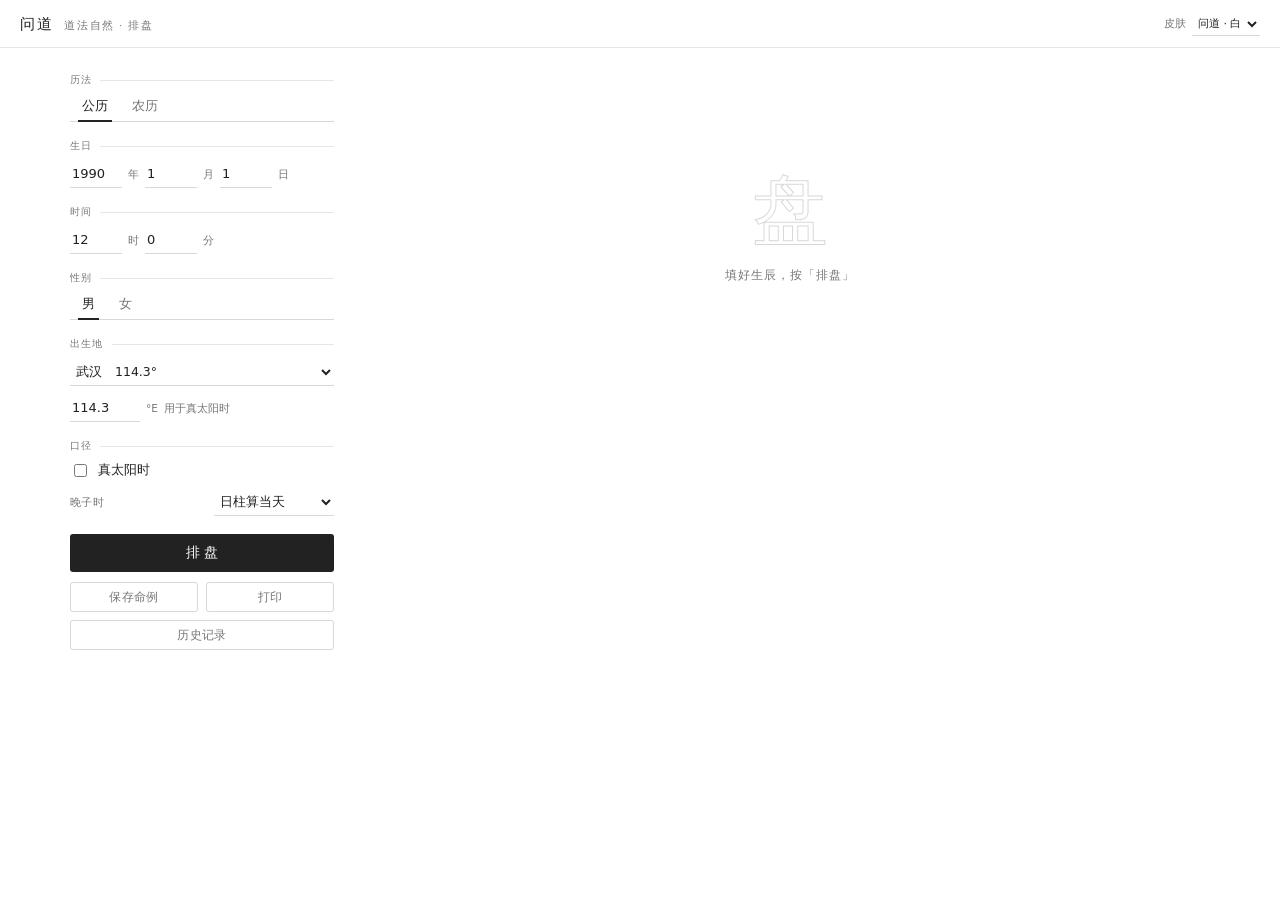
==== commit 6d103f2a: "问道：竖排干支、四套皮肤、历史页、篆体图标 Co-Authored-By: Claude Code <noreply@anthropic.com>" ====
--- a/index.html
+++ b/index.html
@@ -4,335 +4,30 @@
 <meta charset="utf-8">
 <meta name="viewport" content="width=device-width,initial-scale=1,viewport-fit=cover">
 <meta name="theme-color" content="#ffffff">
-<title>易水成风 · 排盘</title>
-<link rel="icon" href="./assets/icon-192.png">
-<style>
-  :root{
-    --bg:#ffffff;
-    --ink:#222222;
-    --muted:#777777;
-    --line:#e6e6e6;
-    --line2:#d8d8d8;
-    --header:#f4f4f2;
-    --wash:#f7f7f5;
-    --sel:#f1efe8;
-    --accent:#222222;
-    --accent-deep:#000000;
-    --wood:#2f8a5e;
-    --fire:#c7442f;
-    --earth:#8a6a34;
-    --metal:#b08a2e;
-    --water:#2f6fa8;
-    --ss-bj:#2f8a5e;
-    --ss-ss:#c7442f;
-    --ss-cai:#a07c28;
-    --ss-gs:#2f6fa8;
-    --ss-yin:#7a5c8f;
-    --font-gz:"Songti SC","STSong","Noto Serif SC","SimSun",serif;
-    --font-ui:"PingFang SC","Microsoft YaHei",-apple-system,system-ui,sans-serif;
-  }
-  *{box-sizing:border-box}
-  html,body{margin:0;padding:0}
-  body{
-    background:var(--bg);
-    color:var(--ink);
-    font:13px/1.6 var(--font-ui);
-    -webkit-font-smoothing:antialiased;
-    -webkit-text-size-adjust:100%;
-  }
-  ::selection{background:rgba(34,34,34,.12)}
-  a{color:inherit}
-  .serif{font-family:var(--font-gz)}
-
-  /* ---------- 顶栏 ---------- */
-  .top{
-    height:48px; padding:0 20px; display:flex; align-items:center; justify-content:space-between;
-    border-bottom:1px solid var(--line); background:#fff;
-  }
-  .brand{
-    font-family:var(--font-gz);
-    font-size:15px; letter-spacing:.14em; display:flex; align-items:baseline; gap:10px;
-  }
-  .brand em{font-style:normal; font-size:10.5px; letter-spacing:.2em; color:var(--muted)}
-  .back{
-    font-size:11px; letter-spacing:.04em; color:var(--muted); text-decoration:none;
-    padding:5px 0; border-bottom:1px solid transparent;
-  }
-  .back:hover{color:var(--ink); border-bottom-color:var(--ink)}
-
-  /* ---------- 布局 ---------- */
-  .wrap{
-    max-width:1180px; margin:0 auto; padding:24px 20px 72px;
-    display:grid; grid-template-columns:264px minmax(0,1fr); gap:36px; align-items:start;
-  }
-  .rail{position:sticky; top:20px}
-
-  /* ---------- 表单 ---------- */
-  .grp{margin-bottom:16px}
-  .lab{
-    font-size:10px; letter-spacing:.12em; color:var(--muted);
-    display:flex; align-items:center; gap:8px; margin-bottom:6px;
-  }
-  .lab::after{content:""; flex:1; height:1px; background:var(--line)}
-  .row{display:flex; align-items:baseline; gap:6px; flex-wrap:wrap; color:var(--muted); font-size:10.5px}
-  input[type=number], select{
-    height:28px; min-width:0; padding:0 2px;
-    background:transparent; color:var(--ink);
-    border:0; border-bottom:1px solid var(--line2); border-radius:0;
-    font-family:var(--font-ui); font-size:13px; outline:none;
-    font-variant-numeric:tabular-nums;
-  }
-  input[type=number]{width:52px}
-  input[type=number]::-webkit-outer-spin-button,
-  input[type=number]::-webkit-inner-spin-button{-webkit-appearance:none;margin:0}
-  input[type=number]{-moz-appearance:textfield;appearance:textfield}
-  input::placeholder{color:#b5b5b5}
-  input:focus, select:focus{border-bottom-color:var(--ink)}
-  select{width:100%; font-size:12.5px; cursor:pointer}
-  select option{background:#fff; color:var(--ink)}
-  input[type=checkbox]{accent-color:var(--ink)}
-
-  .seg{display:flex; border-bottom:1px solid var(--line2)}
-  .seg button{
-    background:none; border:0; color:var(--muted); font-family:var(--font-ui); font-size:12.5px;
-    padding:4px 12px 6px; cursor:pointer; position:relative;
-  }
-  .seg button:hover{color:var(--ink)}
-  .seg button.on{color:var(--ink)}
-  .seg button.on::after{content:""; position:absolute; left:8px; right:8px; bottom:-1px; height:2px; background:var(--ink)}
-
-  .opts{display:flex; flex-direction:column; gap:8px}
-  .opts label{display:flex; align-items:center; gap:8px; font-size:12.5px; color:var(--ink); cursor:pointer}
-  .opts label span.k{color:var(--muted); font-size:10.5px; letter-spacing:.03em}
-  .opts select{width:auto; margin-left:auto; min-width:120px}
-
-  .go{
-    width:100%; height:38px; margin-top:2px;
-    background:var(--ink); color:#fff; border:0; border-radius:3px;
-    font:inherit; font-size:13.5px; letter-spacing:.3em; text-indent:.3em; cursor:pointer;
-    transition:background .18s ease;
-  }
-  .go:hover{background:var(--accent-deep)}
-  .rail-actions{display:flex; gap:8px; margin-top:10px}
-  .ghost{
-    flex:1; height:30px; background:none; color:var(--muted); font:inherit; font-size:11.5px;
-    border:1px solid var(--line2); border-radius:3px; cursor:pointer; letter-spacing:.04em;
-    transition:color .18s ease, border-color .18s ease;
-  }
-  .ghost:hover{color:var(--ink); border-color:var(--ink)}
-
-  .saved{margin-top:26px}
-  .hrow{
-    display:flex; align-items:baseline; gap:8px; padding:7px 0;
-    border-top:1px solid var(--line); font-size:11.5px; cursor:pointer; color:var(--muted);
-  }
-  .hrow:last-child{border-bottom:1px solid var(--line)}
-  .hrow b{font-weight:500; color:var(--ink); font-family:var(--font-gz); letter-spacing:.02em}
-  .hrow span{font-size:10px; font-variant-numeric:tabular-nums}
-  .hrow i{margin-left:auto; font-style:normal; color:#bbb; padding:0 2px; font-size:10.5px}
-  .hrow i:hover{color:var(--ink)}
-  .hrow:hover{background:var(--wash)}
-  .empty-hint{font-size:11px; color:var(--muted); line-height:1.8}
-
-  /* ---------- 舞台 ---------- */
-  .stage{min-width:0}
-  .hidden{display:none}
-
-  .empty{margin:100px auto 0; max-width:300px; text-align:center; color:var(--muted)}
-  .empty .mark{
-    font-family:var(--font-gz); font-size:76px; line-height:1;
-    color:transparent; -webkit-text-stroke:1px #dedede; user-select:none;
-  }
-  .empty p{font-size:12px; letter-spacing:.08em; margin:18px 0 0}
-
-  .meta{display:flex; flex-wrap:wrap; gap:4px 20px; font-size:11.5px; margin-bottom:12px}
-  .mi{display:inline-flex; align-items:baseline; gap:6px; white-space:nowrap}
-  .mi i{font-style:normal; color:var(--muted); font-size:10px; letter-spacing:.06em}
-  .mi b{font-weight:450; font-variant-numeric:tabular-nums}
-  .mi.hl b{color:var(--ink); font-weight:600}
-
-  .chart{
-    display:grid; grid-template-columns:64px repeat(4,minmax(0,1fr));
-    border:1px solid var(--line2); border-radius:2px; background:#fff;
-  }
-  .ch{
-    padding:4px 3px; min-width:0; text-align:center;
-    border-bottom:1px solid var(--line);
-  }
-  .ch.lab{
-    text-align:right; color:var(--muted); font-size:9.5px; letter-spacing:.06em;
-    padding-right:8px; border-right:1px solid var(--line); background:#fafaf8;
-  }
-  .ch.lab .sf{display:none}
-  .ch.h{
-    font-size:9.5px; letter-spacing:.16em; color:#666;
-    padding:5px 3px; background:var(--header);
-  }
-  .ch.h.day{color:var(--ink); font-weight:600}
-  .ch.dcol{background:#fbfbf9}
-  .ch.big{padding:5px 2px 4px}
-  .ch.last{border-bottom:0}
-
-  .gz{
-    font-family:var(--font-gz);
-    font-size:30px; line-height:1.2; font-weight:600;
-  }
-  .gz .wx-木{color:var(--wood)} .gz .wx-火{color:var(--fire)} .gz .wx-土{color:var(--earth)}
-  .gz .wx-金{color:var(--metal)} .gz .wx-水{color:var(--water)}
-  .ss{font-size:11px; letter-spacing:.02em}
-  .ss-bj{color:var(--ss-bj)} .ss-ss{color:var(--ss-ss)} .ss-cai{color:var(--ss-cai)}
-  .ss-gs{color:var(--ss-gs)} .ss-yin{color:var(--ss-yin)} .ss-me{color:#555}
-  .sm{font-size:12px; color:var(--ink)}
-  .tiny{font-size:9.5px; color:var(--muted); line-height:1.5}
-  .tiny .ss{font-size:9.5px}
-  .stack > div{line-height:1.45; white-space:nowrap}
-
-  .aux{display:flex; flex-wrap:wrap; gap:5px 20px; margin:10px 0 20px; font-size:11px; color:var(--muted)}
-  .aux b{font-weight:450; color:var(--ink); margin-left:6px}
-
-  .block-h{
-    display:flex; justify-content:space-between; align-items:baseline;
-    margin-bottom:6px; font-size:10px; letter-spacing:.14em; color:#666;
-  }
-  .block-h .hint{font-size:10px; letter-spacing:.02em; color:#999}
-
-  .dayun{
-    display:grid; grid-auto-flow:column; grid-auto-columns:minmax(66px,1fr);
-    overflow-x:auto; border-top:1px solid var(--line2); border-bottom:1px solid var(--line2);
-    scrollbar-width:thin;
-  }
-  .dy{
-    position:relative; padding:7px 3px 6px; text-align:center; cursor:pointer;
-    border-left:1px solid var(--line); transition:background .15s ease;
-  }
-  .dy:first-child{border-left:0}
-  .dy:hover{background:var(--wash)}
-  .dy.active{background:var(--sel)}
-  .dy.active::after{content:""; position:absolute; top:-1px; left:0; right:0; height:2px; background:var(--ink)}
-  .dy .age{font-size:9px; color:var(--muted); font-variant-numeric:tabular-nums}
-  .dy .gz2{font-family:var(--font-gz); font-size:21px; line-height:1.3; margin:1px 0}
-  .dy .ss2{font-size:9.5px}
-  .dy .yrs{font-size:9px; color:var(--muted); font-variant-numeric:tabular-nums; margin-top:1px}
-
-  .liunian{
-    display:grid; grid-auto-flow:column; grid-auto-columns:minmax(54px,1fr);
-    overflow-x:auto; border-top:1px solid var(--line2);
-  }
-  .dayun.ovf,.liunian.ovf,.liuyue.ovf,.liuri.ovf{
-    -webkit-mask-image:linear-gradient(90deg,#000 calc(100% - 22px),transparent);
-    mask-image:linear-gradient(90deg,#000 calc(100% - 22px),transparent);
-  }
-  .dayun.ovf.ovf-left,.liunian.ovf.ovf-left,.liuyue.ovf.ovf-left,.liuri.ovf.ovf-left{
-    -webkit-mask-image:linear-gradient(90deg,transparent,#000 20px,#000 calc(100% - 22px),transparent);
-    mask-image:linear-gradient(90deg,transparent,#000 20px,#000 calc(100% - 22px),transparent);
-  }
-  .ln{
-    padding:6px 3px 5px; text-align:center; border-left:1px solid var(--line); cursor:pointer;
-  }
-  .ln:first-child{border-left:0}
-  .ln:hover{background:var(--wash)}
-  .ln .y{font-size:8.5px; color:var(--muted); font-variant-numeric:tabular-nums}
-  .ln .g{font-family:var(--font-gz); font-size:16px; line-height:1.35}
-  .ln .s{font-size:9px; line-height:1.4}
-  .ln.cur{background:#faf8f2}
-  .ln.sel{background:var(--sel); box-shadow:inset 0 2px 0 var(--ink)}
-
-  .liuyue,.liuri{
-    display:grid; grid-auto-flow:column; overflow-x:auto; border-top:1px solid var(--line2);
-  }
-  .liuyue{grid-auto-columns:minmax(60px,1fr)}
-  .liuri{grid-auto-columns:minmax(50px,1fr)}
-  .ly,.lr{position:relative; text-align:center; border-left:1px solid var(--line); cursor:pointer}
-  .ly:first-child,.lr:first-child{border-left:0}
-  .ly{padding:6px 3px 5px}
-  .lr{padding:5px 2px 4px}
-  .ly:hover,.lr:hover{background:var(--wash)}
-  .ly .m{font-size:8.5px; color:var(--muted); letter-spacing:.02em}
-  .ly .g{font-family:var(--font-gz); font-size:16px; line-height:1.35}
-  .ly .s{font-size:9px; line-height:1.4}
-  .ly .d{font-size:8px; color:var(--muted); margin-top:1px}
-  .ly.cur .m{color:var(--ink); font-weight:600}
-  .ly.sel{background:var(--sel); box-shadow:inset 0 2px 0 var(--ink)}
-  .lr .y{font-size:8px; color:var(--muted); font-variant-numeric:tabular-nums}
-  .lr .g{font-family:var(--font-gz); font-size:14px; line-height:1.35}
-  .lr .s{font-size:8.5px; line-height:1.4}
-  .lr.cur .y{color:var(--ink); font-weight:600}
-  .lr.sel{background:var(--sel); box-shadow:inset 0 2px 0 var(--ink)}
-
-  .note{margin-top:20px; font-size:10px; line-height:1.8; color:#8a8a8a; max-width:62em}
-
-  /* 一次入场 */
-  @keyframes seat{from{opacity:0; transform:translateY(4px)} to{opacity:1; transform:none}}
-  #result.enter > .chart, #result.enter > .meta{animation:seat .22s ease-out both}
-  #result.enter > .chart{animation-delay:.02s}
-
-  @media (prefers-reduced-motion:reduce){
-    *,*::before,*::after{animation:none!important; transition:none!important}
-  }
-  :focus-visible{outline:2px solid var(--ink); outline-offset:2px}
-
-  /* ---------- 手机：字号再压一档 ---------- */
-  @media (max-width:880px){
-    .wrap{grid-template-columns:1fr; gap:24px; padding:16px 12px 48px}
-    .rail{position:static}
-    .top{height:44px; padding:0 12px}
-    .brand{font-size:14px}
-    .gz{font-size:23px}
-    .chart{grid-template-columns:42px repeat(4,minmax(0,1fr))}
-    .ch{padding:3px 2px}
-    .ch.big{padding:4px 1px 3px}
-    .ch.lab{font-size:8.5px; padding-right:5px; letter-spacing:0}
-    .ch.lab .lf{display:none}
-    .ch.lab .sf{display:inline}
-    .ch.h{font-size:8.5px; letter-spacing:.08em}
-    .ss{font-size:9.5px}
-    .tiny,.tiny .ss{font-size:8.5px}
-    .sm{font-size:10.5px}
-    .meta{font-size:11px; gap:3px 14px}
-    .meta .mi{white-space:normal}
-    .aux{font-size:10px; gap:4px 14px}
-    .dayun{grid-auto-columns:minmax(62px,1fr)}
-    .dy .gz2{font-size:19px}
-    .liunian{grid-auto-columns:minmax(48px,1fr)}
-    .liuyue{grid-auto-columns:minmax(64px,1fr)}
-    .liuri{grid-auto-columns:minmax(46px,1fr)}
-    .empty{margin-top:50px}
-  }
-  @media (max-width:420px){
-    .gz{font-size:21px}
-    input[type=number]{width:48px}
-  }
-
-  /* ---------- 打印 ---------- */
-  @media print{
-    .top,.rail,.note,.empty{display:none!important}
-    .wrap{display:block; padding:0; max-width:none}
-    .stage{padding-top:8mm}
-    .chart{border-color:#999}
-    .ch{border-color:#ccc}
-    .ch.lab,.ch.dcol,.ch.h{background:none}
-    .meta,.aux,.block-h,.dy .age,.dy .yrs,.ln .y,.ln .s{color:#333}
-    .block-h .hint{display:none}
-    .dayun.ovf,.liunian.ovf,.liuyue.ovf,.liuri.ovf,
-    .dayun.ovf-left,.liunian.ovf-left,.liuyue.ovf-left,.liuri.ovf-left{-webkit-mask-image:none;mask-image:none}
-    .ch.h.lab{border-right:0}
-    .liuyue{grid-auto-columns:minmax(0,1fr)}
-    .liuri{grid-template-columns:repeat(15,minmax(0,1fr)); grid-auto-flow:row; overflow:visible}
-    .ly .g{font-size:15px}
-    .lr .g{font-size:13px}
-  }
-</style>
+<title>问道 · 八字排盘</title>
+<link rel="icon" href="./assets/paipan-icon-192.png">
+<link rel="stylesheet" href="./paipan.css">
 <meta name="apple-mobile-web-app-capable" content="yes">
 <meta name="apple-mobile-web-app-status-bar-style" content="default">
-<meta name="apple-mobile-web-app-title" content="排盘">
+<meta name="apple-mobile-web-app-title" content="问道">
 <meta name="mobile-web-app-capable" content="yes">
 <link rel="manifest" href="./manifest.webmanifest">
-<link rel="apple-touch-icon" href="./assets/icon-192.png">
+<link rel="apple-touch-icon" href="./assets/paipan-icon-192.png">
 </head>
 <body>
 
 <header class="top">
-  <div class="brand serif">易水成风 <em>排盘</em></div>
+  <div class="brand serif">问道 <em>道法自然 · 排盘</em></div>
+  <div class="top-right">
+    <label class="skinchip"><span>皮肤</span>
+      <select id="themeSel" aria-label="切换风格">
+        <option value="wz">问道 · 白</option>
+        <option value="ink">墨盘 · 深</option>
+        <option value="paper">命书 · 纸</option>
+        <option value="celadon">青绿 · 绢</option>
+      </select>
+    </label>
+  </div>
 </header>
 
 <main class="wrap">
@@ -401,12 +96,8 @@
         <button type="button" class="ghost" id="saveBtn">保存命例</button>
         <button type="button" class="ghost" id="printBtn">打印</button>
       </div>
+      <a class="ghost histlink" href="history.html">历史记录</a>
     </form>
-
-    <div class="saved">
-      <div class="lab">已存命例</div>
-      <div id="history"></div>
-    </div>
   </aside>
 
   <section class="stage">
@@ -614,6 +305,25 @@
     $('#leapWrap').style.display = v === 'lunar' ? 'inline-flex' : 'none';
   });
   bindSeg('#sexSeg', function(v){ state.sex = +v; });
+
+  // ---- 主题 ----
+  var THEME_BG = { wz:'#ffffff', ink:'#0e1412', paper:'#f1f2ec', celadon:'#e7ece4' };
+  function applyTheme(t){
+    if(!THEME_BG[t]) t = 'wz';
+    document.body.setAttribute('data-theme', t);
+    var m = document.querySelector('meta[name="theme-color"]');
+    if(m) m.setAttribute('content', THEME_BG[t]);
+    var sel = $('#themeSel');
+    if(sel) sel.value = t;
+    try{ localStorage.setItem('paipan_theme', t); }catch(e){}
+  }
+  (function initTheme(){
+    var t = 'wz';
+    try{ t = localStorage.getItem('paipan_theme') || 'wz'; }catch(e){}
+    applyTheme(t);
+    var sel = $('#themeSel');
+    if(sel) sel.addEventListener('change', function(){ applyTheme(sel.value); });
+  })();
 
   function pad(n){ return (n < 10 ? '0' : '') + n; }
 
@@ -747,6 +457,10 @@
     });
   }
 
+  function gzVert(gz){
+    return '<div class="g"><i>' + gz.charAt(0) + '</i><i>' + gz.charAt(1) + '</i></div>';
+  }
+
   function gzColor(ch){
     return 'wx-' + (GAN_WX[ch] || ZHI_WX[ch] || '');
   }
@@ -841,8 +555,7 @@
       $('#dayun').innerHTML = out.dyList.map(function(d, i){
         return '<div class="dy' + (i === curIdx ? ' active' : '') + '" data-i="' + i + '" role="button" tabindex="0">' +
           '<div class="age">' + d.startAge + '–' + d.endAge + ' 岁</div>' +
-          '<div class="gz2">' + d.ganZhi + '</div>' +
-          '<div class="ss2">' + ssHtml(d.ss) + '</div>' +
+          '<div class="gzwrap"><div class="gz2"><i>' + d.ganZhi.charAt(0) + '</i><i>' + d.ganZhi.charAt(1) + '</i></div><div class="ss2">' + ssHtml(d.ss) + '</div></div>' +
           '<div class="yrs">' + d.startYear + '–' + d.endYear + '</div>' +
         '</div>';
       }).join('');
@@ -864,8 +577,7 @@
         if(ln.year === selYear) cls += ' sel';
         return '<div class="' + cls + '" data-year="' + ln.year + '">' +
           '<div class="y">' + ln.year + ' · ' + ln.age + '岁</div>' +
-          '<div class="g">' + ln.ganZhi + '</div>' +
-          '<div class="s">' + ssHtml(ln.ss) + '</div>' +
+          '<div class="cellrow">' + gzVert(ln.ganZhi) + '<div class="s">' + ssHtml(ln.ss) + '</div></div>' +
         '</div>';
       }).join('');
       centerIn($('#liunian'), '.sel');
@@ -904,8 +616,7 @@
         }
         return '<div class="' + cls + '" data-mi="' + i + '">' +
           '<div class="m">' + m.label + '</div>' +
-          '<div class="g">' + m.gz + '</div>' +
-          '<div class="s">' + ssHtml(shiShen(out.dayGan, m.gan)) + '</div>' +
+          '<div class="cellrow">' + gzVert(m.gz) + '<div class="s">' + ssHtml(shiShen(out.dayGan, m.gan)) + '</div></div>' +
           '<div class="d">' + m.jie + (md ? ' ' + md : '') + '</div>' +
         '</div>';
       }).join('');
@@ -932,8 +643,7 @@
         if(i === selDayIdx) cls += ' sel';
         return '<div class="' + cls + '" data-di="' + i + '">' +
           '<div class="y">' + d.md + '</div>' +
-          '<div class="g">' + d.gz + '</div>' +
-          '<div class="s">' + ssHtml(shiShen(out.dayGan, d.gan)) + '</div>' +
+          '<div class="cellrow">' + gzVert(d.gz) + '<div class="s">' + ssHtml(shiShen(out.dayGan, d.gan)) + '</div></div>' +
         '</div>';
       }).join('');
       centerIn($('#liuri'), '.sel');
@@ -1025,33 +735,6 @@
     try{ localStorage.setItem(LKEY, JSON.stringify(readForm())); }catch(e){}
   }
 
-  function loadHistory(){
-    var arr = [];
-    try{ arr = JSON.parse(localStorage.getItem(HKEY) || '[]'); }catch(e){}
-    var box = $('#history');
-    if(!arr.length){ box.innerHTML = '<div class="empty-hint">排盘后点「保存命例」，这里会留下来。</div>'; return; }
-    box.innerHTML = arr.map(function(it, i){
-      return '<div class="hrow" data-i="' + i + '">' +
-        '<b>' + it.label + '</b><span>' + it.sub + '</span>' +
-        '<i data-del="' + i + '" title="删除">✕</i></div>';
-    }).join('');
-    box.onclick = function(e){
-      var del = e.target.closest('[data-del]');
-      if(del){
-        var idx = +del.getAttribute('data-del');
-        arr.splice(idx, 1);
-        localStorage.setItem(HKEY, JSON.stringify(arr));
-        loadHistory();
-        return;
-      }
-      var el = e.target.closest('.hrow');
-      if(!el) return;
-      var item = arr[+el.getAttribute('data-i')];
-      applyForm(item.form);
-      try{ calc(); }catch(err){ alert(err.message); }
-    };
-  }
-
   $('#saveBtn').addEventListener('click', function(){
     if($('#result').classList.contains('hidden')){ alert('先排盘再保存'); return; }
     var label = (lastOut ? lastOut.pillars.map(function(p){ return p.gan + p.zhi; }).join(' ') : '命例') +
@@ -1062,7 +745,9 @@
     arr.unshift({ label:label, sub:sub, form:readForm(), ts:Date.now() });
     arr = arr.slice(0, 40);
     localStorage.setItem(HKEY, JSON.stringify(arr));
-    loadHistory();
+    var btn = $('#saveBtn'), old = btn.textContent;
+    btn.textContent = '已保存';
+    setTimeout(function(){ btn.textContent = old; }, 1200);
   });
 
   $('#printBtn').addEventListener('click', function(){ window.print(); });
@@ -1074,11 +759,20 @@
   });
 
   (function restore(){
+    var open = null;
+    try{
+      open = JSON.parse(localStorage.getItem('paipan_open') || 'null');
+      localStorage.removeItem('paipan_open');
+    }catch(e){}
     var v = null;
     try{ v = JSON.parse(localStorage.getItem(LKEY) || 'null'); }catch(e){}
+    if(open){
+      applyForm(open);
+      try{ calc(); }catch(err){ alert(err.message || String(err)); }
+      return;
+    }
     if(v){ applyForm(v); }
     else { $('#y').value = 1990; $('#m').value = 1; $('#d').value = 1; }
-    loadHistory();
   })();
 })();
 </script>
--- a/paipan.css
+++ b/paipan.css
@@ -0,0 +1,382 @@
+/* 问道 · 排盘 —— 主题与布局 */
+:root{
+  --bg:#ffffff;
+  --ink:#222222;
+  --muted:#777777;
+  --faint:#9a9a9a;
+  --line:#e6e6e6;
+  --line2:#d8d8d8;
+  --header:#f4f4f2;
+  --wash:#f7f7f5;
+  --sel:#f1efe8;
+  --labelbg:#fafaf8;
+  --dcol:#fbfbf9;
+  --curbg:#faf8f2;
+  --accent:#222222;
+  --accent-deep:#000000;
+  --on-accent:#ffffff;
+  --selection:rgba(34,34,34,.12);
+  --wood:#2f8a5e; --fire:#c7442f; --earth:#8a6a34; --metal:#b08a2e; --water:#2f6fa8;
+  --ss-bj:#2f8a5e; --ss-ss:#c7442f; --ss-cai:#a07c28; --ss-gs:#2f6fa8; --ss-yin:#7a5c8f; --ss-me:#555555;
+  --font-gz:"Songti SC","STSong","Noto Serif SC","SimSun",serif;
+  --font-ui:"PingFang SC","Microsoft YaHei",-apple-system,system-ui,sans-serif;
+}
+body[data-theme="ink"]{
+  --bg:#0e1412; --ink:#e9e3d4; --muted:#8d8879; --faint:#6f6a5e;
+  --line:rgba(168,137,79,.18); --line2:rgba(168,137,79,.36);
+  --header:#151d19; --wash:#141c18; --sel:rgba(192,70,47,.14);
+  --labelbg:#101613; --dcol:#121916; --curbg:#151d19;
+  --accent:#c0462f; --accent-deep:#a53a26; --on-accent:#fff8ee;
+  --selection:rgba(192,70,47,.28);
+  --wood:#7fb08d; --fire:#d07055; --earth:#c2a76b; --metal:#cdbf94; --water:#7ea6c4;
+  --ss-bj:#7fb08d; --ss-ss:#d07055; --ss-cai:#c2a76b; --ss-gs:#7ea6c4; --ss-yin:#b9a6c9; --ss-me:#b9b3a4;
+}
+body[data-theme="paper"]{
+  --bg:#f1f2ec; --ink:#1c1b18; --muted:#6f6a5c; --faint:#8a8577;
+  --line:#d5d1c2; --line2:#c6c1b0;
+  --header:#e9e5d8; --wash:#f6f5ee; --sel:#e9e5d8;
+  --labelbg:#eeeee6; --dcol:#edeee6; --curbg:#f4f2e8;
+  --accent:#a8382b; --accent-deep:#8d2c22; --on-accent:#fffaf0;
+  --selection:rgba(168,56,43,.18);
+  --wood:#3f7a55; --fire:#b04230; --earth:#8c6b3f; --metal:#8a7a46; --water:#2f5f8a;
+  --ss-bj:#3f7a55; --ss-ss:#b04230; --ss-cai:#8c6b3f; --ss-gs:#2f5f8a; --ss-yin:#6b5b7a; --ss-me:#555049;
+}
+body[data-theme="celadon"]{
+  --bg:#e7ece4; --ink:#23302a; --muted:#5c6b60; --faint:#7d8a7f;
+  --line:#c6d1c4; --line2:#b5c3b2;
+  --header:#dde5dc; --wash:#eef2ec; --sel:#dde6dc;
+  --labelbg:#e3e9e0; --dcol:#e4ebe1; --curbg:#e9efe7;
+  --accent:#2e6f8f; --accent-deep:#245a75; --on-accent:#ffffff;
+  --selection:rgba(46,111,143,.16);
+  --wood:#4c8a63; --fire:#b44a32; --earth:#a4673f; --metal:#a98f4e; --water:#2e6f8f;
+  --ss-bj:#4c8a63; --ss-ss:#b44a32; --ss-cai:#a4673f; --ss-gs:#2e6f8f; --ss-yin:#6d5a7a; --ss-me:#4a5a4f;
+}
+
+*{box-sizing:border-box}
+html,body{margin:0;padding:0}
+body{
+  background:var(--bg);
+  color:var(--ink);
+  font:13px/1.6 var(--font-ui);
+  -webkit-font-smoothing:antialiased;
+  -webkit-text-size-adjust:100%;
+}
+::selection{background:var(--selection)}
+a{color:inherit}
+.serif{font-family:var(--font-gz)}
+
+/* ---------- 顶栏 ---------- */
+.top{
+  height:48px; padding:0 20px; display:flex; align-items:center; justify-content:space-between;
+  border-bottom:1px solid var(--line); background:var(--bg);
+}
+.brand{
+  font-family:var(--font-gz);
+  font-size:15px; letter-spacing:.14em; display:flex; align-items:baseline; gap:10px;
+}
+.brand em{font-style:normal; font-size:10.5px; letter-spacing:.16em; color:var(--muted)}
+.top-right{display:flex; align-items:center; gap:14px}
+.back{
+  font-size:11px; letter-spacing:.04em; color:var(--muted); text-decoration:none;
+  padding:5px 0; border-bottom:1px solid transparent;
+}
+.back:hover{color:var(--ink); border-bottom-color:var(--ink)}
+.skinchip{display:flex; align-items:center; gap:6px; font-size:10.5px; color:var(--muted)}
+.skinchip select{
+  width:auto; min-width:0; height:24px; padding:0 2px;
+  border:0; border-bottom:1px solid var(--line2); background:transparent;
+  color:var(--ink); font:inherit; font-size:11px; cursor:pointer; outline:none;
+}
+.skinchip select option{background:var(--bg); color:var(--ink)}
+
+/* ---------- 布局 ---------- */
+.wrap{
+  max-width:1180px; margin:0 auto; padding:24px 20px 72px;
+  display:grid; grid-template-columns:264px minmax(0,1fr); gap:36px; align-items:start;
+}
+.rail{position:sticky; top:20px}
+
+/* ---------- 表单 ---------- */
+.grp{margin-bottom:16px}
+.lab{
+  font-size:10px; letter-spacing:.12em; color:var(--muted);
+  display:flex; align-items:center; gap:8px; margin-bottom:6px;
+}
+.lab::after{content:""; flex:1; height:1px; background:var(--line)}
+.row{display:flex; align-items:baseline; gap:6px; flex-wrap:wrap; color:var(--muted); font-size:10.5px}
+input[type=number], select{
+  height:28px; min-width:0; padding:0 2px;
+  background:transparent; color:var(--ink);
+  border:0; border-bottom:1px solid var(--line2); border-radius:0;
+  font-family:var(--font-ui); font-size:13px; outline:none;
+  font-variant-numeric:tabular-nums;
+}
+input[type=number]{width:52px}
+input[type=number]::-webkit-outer-spin-button,
+input[type=number]::-webkit-inner-spin-button{-webkit-appearance:none;margin:0}
+input[type=number]{-moz-appearance:textfield;appearance:textfield}
+input::placeholder{color:var(--faint)}
+input:focus, select:focus{border-bottom-color:var(--accent)}
+select{width:100%; font-size:12.5px; cursor:pointer}
+select option{background:var(--bg); color:var(--ink)}
+input[type=checkbox]{accent-color:var(--accent)}
+
+.seg{display:flex; border-bottom:1px solid var(--line2)}
+.seg button{
+  background:none; border:0; color:var(--muted); font-family:var(--font-ui); font-size:12.5px;
+  padding:4px 12px 6px; cursor:pointer; position:relative;
+}
+.seg button:hover{color:var(--ink)}
+.seg button.on{color:var(--ink)}
+.seg button.on::after{content:""; position:absolute; left:8px; right:8px; bottom:-1px; height:2px; background:var(--accent)}
+
+.opts{display:flex; flex-direction:column; gap:8px}
+.opts label{display:flex; align-items:center; gap:8px; font-size:12.5px; color:var(--ink); cursor:pointer}
+.opts label span.k{color:var(--muted); font-size:10.5px; letter-spacing:.03em}
+.opts select{width:auto; margin-left:auto; min-width:120px}
+
+.go{
+  width:100%; height:38px; margin-top:2px;
+  background:var(--accent); color:var(--on-accent); border:0; border-radius:3px;
+  font:inherit; font-size:13.5px; letter-spacing:.3em; text-indent:.3em; cursor:pointer;
+  transition:background .18s ease;
+}
+.go:hover{background:var(--accent-deep)}
+.rail-actions{display:flex; gap:8px; margin-top:10px}
+.ghost{
+  flex:1; height:30px; background:none; color:var(--muted); font:inherit; font-size:11.5px;
+  border:1px solid var(--line2); border-radius:3px; cursor:pointer; letter-spacing:.04em;
+  transition:color .18s ease, border-color .18s ease;
+}
+.ghost:hover{color:var(--ink); border-color:var(--ink)}
+.histlink{
+  display:flex; align-items:center; justify-content:center; width:100%; margin-top:8px;
+  text-decoration:none;
+}
+
+/* ---------- 舞台 ---------- */
+.stage{min-width:0}
+.hidden{display:none}
+
+.empty{margin:100px auto 0; max-width:300px; text-align:center; color:var(--muted)}
+.empty .mark{
+  font-family:var(--font-gz); font-size:76px; line-height:1;
+  color:transparent; -webkit-text-stroke:1px var(--line2); user-select:none;
+}
+.empty p{font-size:12px; letter-spacing:.08em; margin:18px 0 0}
+
+.meta{display:flex; flex-wrap:wrap; gap:4px 20px; font-size:11.5px; margin-bottom:12px}
+.mi{display:inline-flex; align-items:baseline; gap:6px; white-space:nowrap}
+.mi i{font-style:normal; color:var(--muted); font-size:10px; letter-spacing:.06em}
+.mi b{font-weight:450; font-variant-numeric:tabular-nums}
+.mi.hl b{color:var(--ink); font-weight:600}
+
+.chart{
+  display:grid; grid-template-columns:64px repeat(4,minmax(0,1fr));
+  border:1px solid var(--line2); border-radius:2px; background:var(--bg);
+}
+.ch{
+  padding:4px 3px; min-width:0; text-align:center;
+  border-bottom:1px solid var(--line);
+}
+.ch.lab{
+  text-align:right; color:var(--muted); font-size:9.5px; letter-spacing:.06em;
+  padding-right:8px; border-right:1px solid var(--line); background:var(--labelbg);
+}
+.ch.lab .sf{display:none}
+.ch.h{
+  font-size:9.5px; letter-spacing:.16em; color:var(--muted);
+  padding:5px 3px; background:var(--header);
+}
+.ch.h.day{color:var(--ink); font-weight:600}
+.ch.dcol{background:var(--dcol)}
+.ch.big{padding:5px 2px 4px}
+.ch.last{border-bottom:0}
+
+.gz{
+  font-family:var(--font-gz);
+  font-size:30px; line-height:1.2; font-weight:600;
+}
+.gz .wx-木{color:var(--wood)} .gz .wx-火{color:var(--fire)} .gz .wx-土{color:var(--earth)}
+.gz .wx-金{color:var(--metal)} .gz .wx-水{color:var(--water)}
+.ss{font-size:11px; letter-spacing:.02em}
+.ss-bj{color:var(--ss-bj)} .ss-ss{color:var(--ss-ss)} .ss-cai{color:var(--ss-cai)}
+.ss-gs{color:var(--ss-gs)} .ss-yin{color:var(--ss-yin)} .ss-me{color:var(--ss-me)}
+.sm{font-size:12px; color:var(--ink)}
+.tiny{font-size:9.5px; color:var(--muted); line-height:1.5}
+.tiny .ss{font-size:9.5px}
+.stack > div{line-height:1.45; white-space:nowrap}
+
+.aux{display:flex; flex-wrap:wrap; gap:5px 20px; margin:10px 0 20px; font-size:11px; color:var(--muted)}
+.aux b{font-weight:450; color:var(--ink); margin-left:6px}
+
+.block-h{
+  display:flex; justify-content:space-between; align-items:baseline;
+  margin-bottom:6px; font-size:10px; letter-spacing:.14em; color:var(--muted);
+}
+.block-h .hint{font-size:10px; letter-spacing:.02em; color:var(--faint)}
+
+/* ---------- 大运：干支竖排，十神在侧 ---------- */
+.dayun{
+  display:grid; grid-auto-flow:column; grid-auto-columns:minmax(66px,1fr);
+  overflow-x:auto; border-top:1px solid var(--line2); border-bottom:1px solid var(--line2);
+  scrollbar-width:thin;
+}
+.dy{
+  position:relative; padding:6px 3px 5px; text-align:center; cursor:pointer;
+  border-left:1px solid var(--line); transition:background .15s ease;
+}
+.dy:first-child{border-left:0}
+.dy:hover{background:var(--wash)}
+.dy.active{background:var(--sel)}
+.dy.active::after{content:""; position:absolute; top:-1px; left:0; right:0; height:2px; background:var(--accent)}
+.dy .age{font-size:9px; color:var(--muted); font-variant-numeric:tabular-nums}
+.dy .gzwrap{display:flex; align-items:center; justify-content:center; gap:5px; margin:2px 0 1px}
+.dy .gz2{display:flex; flex-direction:column; line-height:1.05; font-family:var(--font-gz); font-weight:600; font-size:21px}
+.dy .gz2 i{font-style:normal; display:block}
+.dy .ss2{writing-mode:vertical-rl; text-orientation:upright; font-size:9.5px; letter-spacing:1.5px; line-height:1}
+.dy .yrs{font-size:9px; color:var(--muted); font-variant-numeric:tabular-nums; margin-top:2px}
+
+/* ---------- 流年 / 流月 / 流日 ---------- */
+.liunian{
+  display:grid; grid-auto-flow:column; grid-auto-columns:minmax(54px,1fr);
+  overflow-x:auto; border-top:1px solid var(--line2);
+}
+.dayun.ovf,.liunian.ovf,.liuyue.ovf,.liuri.ovf{
+  -webkit-mask-image:linear-gradient(90deg,#000 calc(100% - 22px),transparent);
+  mask-image:linear-gradient(90deg,#000 calc(100% - 22px),transparent);
+}
+.dayun.ovf.ovf-left,.liunian.ovf.ovf-left,.liuyue.ovf.ovf-left,.liuri.ovf.ovf-left{
+  -webkit-mask-image:linear-gradient(90deg,transparent,#000 20px,#000 calc(100% - 22px),transparent);
+  mask-image:linear-gradient(90deg,transparent,#000 20px,#000 calc(100% - 22px),transparent);
+}
+.ln{
+  padding:5px 3px 4px; text-align:center; border-left:1px solid var(--line); cursor:pointer;
+}
+.ln:first-child{border-left:0}
+.ln:hover{background:var(--wash)}
+.ln .y{font-size:8.5px; color:var(--muted); font-variant-numeric:tabular-nums}
+.ln.cur{background:var(--curbg)}
+.ln.sel{background:var(--sel); box-shadow:inset 0 2px 0 var(--accent)}
+
+.cellrow{display:flex; align-items:center; justify-content:center; gap:3px}
+.g{display:flex; flex-direction:column; line-height:1.1; font-family:var(--font-gz); font-weight:600}
+.g i{font-style:normal; display:block}
+.ln .g{font-size:16px}
+.ln .s,.ly .s,.lr .s{writing-mode:vertical-rl; text-orientation:upright; letter-spacing:1px; line-height:1}
+.ln .s{font-size:9.5px}
+
+.liuyue,.liuri{
+  display:grid; grid-auto-flow:column; overflow-x:auto; border-top:1px solid var(--line2);
+}
+.liuyue{grid-auto-columns:minmax(64px,1fr)}
+.liuri{grid-auto-columns:minmax(50px,1fr)}
+.ly,.lr{position:relative; text-align:center; border-left:1px solid var(--line); cursor:pointer}
+.ly:first-child,.lr:first-child{border-left:0}
+.ly{padding:5px 3px 4px}
+.lr{padding:4px 2px 3px}
+.ly:hover,.lr:hover{background:var(--wash)}
+.ly .m{font-size:8.5px; color:var(--muted); letter-spacing:.02em}
+.ly .g{font-size:16px}
+.ly .s{font-size:9.5px}
+.ly .d{font-size:8px; color:var(--muted); margin-top:1px}
+.ly.cur .m{color:var(--ink); font-weight:600}
+.ly.sel{background:var(--sel); box-shadow:inset 0 2px 0 var(--accent)}
+.lr .y{font-size:8px; color:var(--muted); font-variant-numeric:tabular-nums}
+.lr .g{font-size:13px}
+.lr .s{font-size:8.5px}
+.lr.cur .y{color:var(--ink); font-weight:600}
+.lr.sel{background:var(--sel); box-shadow:inset 0 2px 0 var(--accent)}
+
+.note{margin-top:20px; font-size:10px; line-height:1.8; color:var(--muted); max-width:62em}
+
+/* ---------- 历史页 ---------- */
+.hist-wrap{max-width:760px; margin:0 auto; padding:24px 20px 60px}
+.hist-head{display:flex; justify-content:space-between; align-items:baseline; margin-bottom:10px;
+  font-size:10px; letter-spacing:.14em; color:var(--muted)}
+.hist-list .hrow{
+  display:flex; align-items:baseline; gap:10px; padding:12px 2px;
+  border-top:1px solid var(--line); font-size:12px; cursor:pointer; color:var(--muted);
+}
+.hist-list .hrow:last-child{border-bottom:1px solid var(--line)}
+.hist-list .hrow b{font-weight:500; color:var(--ink); font-family:var(--font-gz); letter-spacing:.03em; font-size:14px}
+.hist-list .hrow span{font-size:10.5px; font-variant-numeric:tabular-nums}
+.hist-list .hrow i{margin-left:auto; font-style:normal; color:var(--faint); padding:0 3px; font-size:11px}
+.hist-list .hrow i:hover{color:var(--accent)}
+.hist-list .hrow:hover{background:var(--wash)}
+.hist-empty{font-size:12px; color:var(--muted); padding:14px 0; border-top:1px solid var(--line); border-bottom:1px solid var(--line)}
+.hist-tools{margin-top:18px; display:flex; gap:8px}
+.hist-tools button{
+  height:28px; padding:0 12px; background:none; border:1px solid var(--line2); border-radius:3px;
+  font:inherit; font-size:11px; color:var(--muted); cursor:pointer;
+}
+.hist-tools button:hover{color:var(--ink); border-color:var(--ink)}
+
+/* 一次入场 */
+@keyframes seat{from{opacity:0; transform:translateY(4px)} to{opacity:1; transform:none}}
+#result.enter > .chart, #result.enter > .meta{animation:seat .22s ease-out both}
+#result.enter > .chart{animation-delay:.02s}
+
+@media (prefers-reduced-motion:reduce){
+  *,*::before,*::after{animation:none!important; transition:none!important}
+}
+:focus-visible{outline:2px solid var(--accent); outline-offset:2px}
+
+/* ---------- 手机 ---------- */
+@media (max-width:880px){
+  .wrap{grid-template-columns:1fr; gap:24px; padding:16px 12px 48px}
+  .rail{position:static}
+  .top{height:44px; padding:0 12px}
+  .brand{font-size:14px}
+  .brand em{font-size:9.5px}
+  .top-right{gap:8px}
+  .skinchip span{display:none}
+  .gz{font-size:23px}
+  .chart{grid-template-columns:42px repeat(4,minmax(0,1fr))}
+  .ch{padding:3px 2px}
+  .ch.big{padding:4px 1px 3px}
+  .ch.lab{font-size:8.5px; padding-right:5px; letter-spacing:0}
+  .ch.lab .lf{display:none}
+  .ch.lab .sf{display:inline}
+  .ch.h{font-size:8.5px; letter-spacing:.08em}
+  .ss{font-size:9.5px}
+  .tiny,.tiny .ss{font-size:8.5px}
+  .sm{font-size:10.5px}
+  .meta{font-size:11px; gap:3px 14px}
+  .meta .mi{white-space:normal}
+  .aux{font-size:10px; gap:4px 14px}
+  .dayun{grid-auto-columns:minmax(62px,1fr)}
+  .dy .gz2{font-size:19px}
+  .liunian{grid-auto-columns:minmax(48px,1fr)}
+  .liuyue{grid-auto-columns:minmax(62px,1fr)}
+  .liuri{grid-auto-columns:minmax(46px,1fr)}
+  .empty{margin-top:50px}
+  .hist-wrap{padding:18px 14px 50px}
+}
+@media (max-width:420px){
+  .gz{font-size:21px}
+  input[type=number]{width:48px}
+}
+
+/* ---------- 打印：固定白底黑字 ---------- */
+@media print{
+  body{
+    --bg:#fff; --ink:#111; --muted:#555; --faint:#777;
+    --line:#ccc; --line2:#999; --header:#fff; --wash:#fff; --sel:#eee;
+    --labelbg:#fff; --dcol:#fff; --curbg:#eee; --accent:#111; --on-accent:#fff;
+  }
+  .top,.rail,.note,.empty,.hist-tools{display:none!important}
+  .wrap{display:block; padding:0; max-width:none}
+  .stage{padding-top:8mm}
+  .chart{border-color:#999}
+  .ch{border-color:#ccc}
+  .ch.lab,.ch.dcol,.ch.h{background:none}
+  .block-h .hint{display:none}
+  .dayun.ovf,.liunian.ovf,.liuyue.ovf,.liuri.ovf,
+  .dayun.ovf-left,.liunian.ovf-left,.liuyue.ovf-left,.liuri.ovf-left{-webkit-mask-image:none;mask-image:none}
+  .ch.h.lab{border-right:0}
+  .liuyue{grid-auto-columns:minmax(0,1fr)}
+  .liuri{grid-template-columns:repeat(15,minmax(0,1fr)); grid-auto-flow:row; overflow:visible}
+  .ly .g{font-size:15px}
+  .lr .g{font-size:13px}
+}
